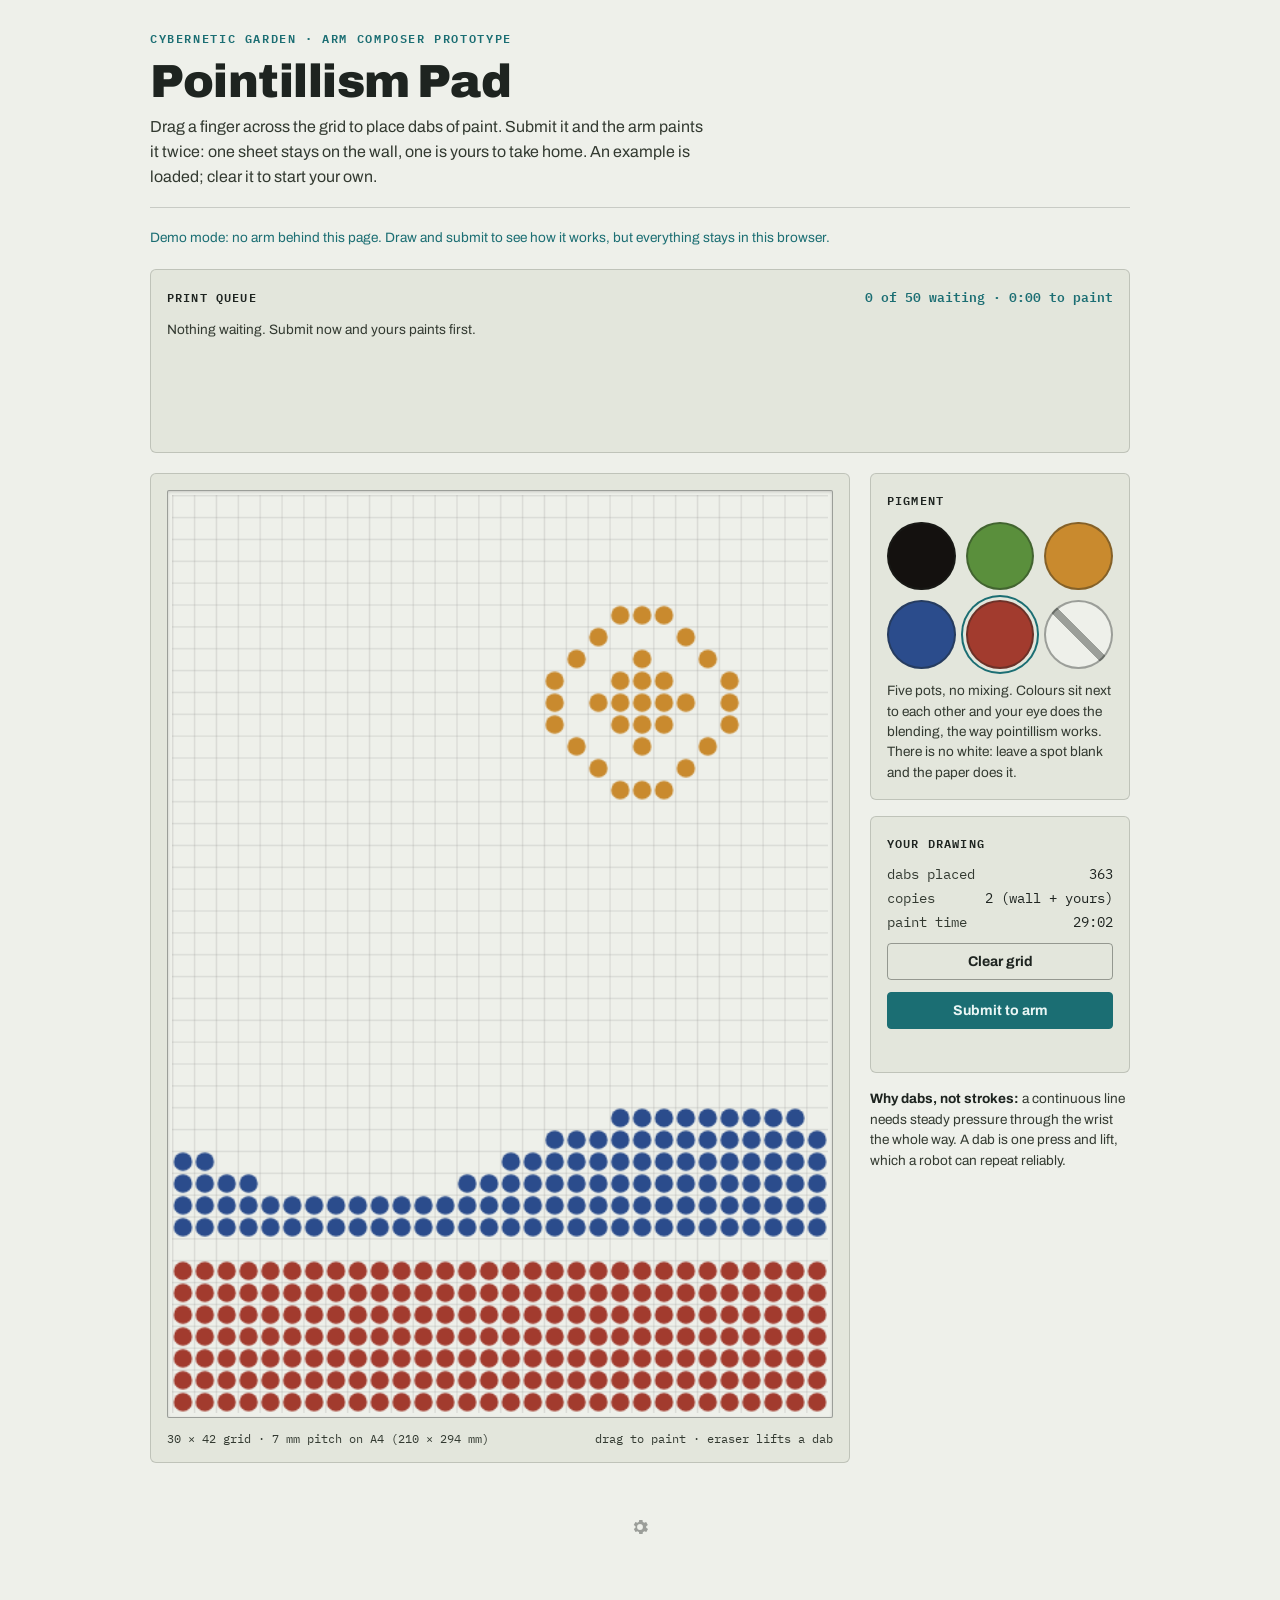
==== docs/index.html @ 35d798bb "Live display page, green in place of white, password on setup Adds display.html, a bird's eye of the" ====
<!DOCTYPE html>
<html lang="en">
<head>
<meta charset="utf-8">
<meta name="viewport" content="width=device-width, initial-scale=1">
<title>Pointillism Pad</title>
<link rel="preconnect" href="https://fonts.googleapis.com">
<link rel="preconnect" href="https://fonts.gstatic.com" crossorigin>
<link href="https://fonts.googleapis.com/css2?family=Archivo:wght@500;600;700;900&family=IBM+Plex+Mono:wght@400;500;600&display=swap" rel="stylesheet">
<style>
  :root {
    --paper: #eef0ea;
    --paper-panel: #e3e6dc;
    --paper-panel-2: #d9ddd0;
    --thumb-paper: #f4f2ea;
    --ink: #1e2420;
    --ink-dim: #333a31;
    --accent: #1b6e73;
    --accent-contrast: #eaf6f5;
    --error: #b3261e;
    --line: rgba(30, 36, 32, 0.18);
    --line-strong: rgba(30, 36, 32, 0.40);
    --shadow: rgba(20, 24, 21, 0.18);
  }

  @media (prefers-color-scheme: dark) {
    :root:not([data-theme="light"]) {
      --paper: #171a17;
      --paper-panel: #20241f;
      --paper-panel-2: #2a3029;
      --ink: #f2f4ec;
      --ink-dim: #d3dbd1;
      --accent: #4fd1d9;
      --accent-contrast: #0b2c2e;
      --error: #ff8a80;
      --line: rgba(242, 244, 236, 0.18);
      --line-strong: rgba(242, 244, 236, 0.42);
      --shadow: rgba(0, 0, 0, 0.55);
    }
  }

  :root[data-theme="dark"] {
    --paper: #171a17;
    --paper-panel: #20241f;
    --paper-panel-2: #2a3029;
    --ink: #f2f4ec;
    --ink-dim: #d3dbd1;
    --accent: #4fd1d9;
    --accent-contrast: #0b2c2e;
    --error: #ff8a80;
    --line: rgba(242, 244, 236, 0.18);
    --line-strong: rgba(242, 244, 236, 0.42);
    --shadow: rgba(0, 0, 0, 0.55);
  }

  * { box-sizing: border-box; }
  html, body { margin: 0; }

  body {
    background: var(--paper);
    color: var(--ink);
    font-family: "Archivo", system-ui, sans-serif;
    padding-inline: 20px;
    padding-block: 28px 60px;
    display: flex;
    justify-content: center;
  }

  .sheet {
    width: 100%;
    max-width: 980px;
    display: flex;
    flex-direction: column;
    gap: 20px;
  }

  header {
    display: flex;
    flex-direction: column;
    gap: 8px;
    border-bottom: 1px solid var(--line);
    padding-bottom: 18px;
  }

  .eyebrow {
    font-family: "IBM Plex Mono", monospace;
    font-size: 0.72rem;
    letter-spacing: 0.14em;
    text-transform: uppercase;
    color: var(--accent);
    font-weight: 600;
  }

  h1 {
    font-size: clamp(1.9rem, 1.5rem + 1.8vw, 2.9rem);
    font-weight: 900;
    letter-spacing: -0.01em;
    text-wrap: balance;
    margin: 0;
  }

  .dek {
    max-width: 62ch;
    color: var(--ink-dim);
    font-size: 1rem;
    line-height: 1.55;
    margin: 0;
  }

  .panel {
    background: var(--paper-panel);
    border: 1px solid var(--line);
    border-radius: 6px;
    padding: 16px;
    display: flex;
    flex-direction: column;
    gap: 12px;
  }

  .panel h2 {
    font-family: "IBM Plex Mono", monospace;
    font-size: 0.72rem;
    letter-spacing: 0.1em;
    text-transform: uppercase;
    color: var(--ink);
    margin: 0;
    font-weight: 600;
  }

  .queue-head {
    display: flex;
    justify-content: space-between;
    align-items: baseline;
    gap: 12px;
  }

  #queue-count {
    font-family: "IBM Plex Mono", monospace;
    font-size: 0.8rem;
    font-weight: 600;
    color: var(--accent);
    font-variant-numeric: tabular-nums;
  }

  .queue {
    display: flex;
    gap: 12px;
    flex-wrap: wrap;
    align-items: flex-start;
    min-height: 116px;
  }

  figure.qthumb {
    margin: 0;
    width: 68px;
    display: flex;
    flex-direction: column;
    gap: 6px;
  }

  figure.qthumb img {
    display: block;
    width: 100%;
    aspect-ratio: 30 / 42;
    background: var(--thumb-paper);
    border: 1px solid var(--line-strong);
    border-radius: 2px;
  }

  figure.qthumb .blank {
    width: 100%;
    aspect-ratio: 30 / 42;
    background: var(--thumb-paper);
    border: 1px dashed var(--line-strong);
    border-radius: 2px;
  }

  figure.qthumb.next img,
  figure.qthumb.next .blank { outline: 2px solid var(--accent); outline-offset: 2px; }

  figure.qthumb figcaption {
    font-family: "IBM Plex Mono", monospace;
    font-size: 0.72rem;
    color: var(--ink);
    text-align: center;
    font-variant-numeric: tabular-nums;
  }

  figure.qthumb.next figcaption { color: var(--accent); font-weight: 600; }

  .qmore {
    width: 68px;
    aspect-ratio: 30 / 42;
    border: 1.5px dashed var(--line-strong);
    border-radius: 2px;
    display: flex;
    align-items: center;
    justify-content: center;
    font-family: "IBM Plex Mono", monospace;
    font-weight: 600;
    font-size: 1.25rem;
    color: var(--ink);
    font-variant-numeric: tabular-nums;
  }

  main {
    display: grid;
    grid-template-columns: minmax(0, 1fr) 260px;
    gap: 20px;
    align-items: start;
  }

  @media (max-width: 720px) {
    main { grid-template-columns: 1fr; }
  }

  .canvas-frame {
    background: var(--paper);
    border: 1px solid var(--line-strong);
    border-radius: 2px;
    box-shadow: inset 0 1px 3px var(--shadow);
    padding: 4px;
  }

  #dab-canvas {
    display: block;
    width: 100%;
    height: auto;
    aspect-ratio: 30 / 42;
    touch-action: none;
    cursor: crosshair;
  }

  .canvas-caption {
    font-family: "IBM Plex Mono", monospace;
    font-size: 0.78rem;
    color: var(--ink-dim);
    display: flex;
    justify-content: space-between;
    gap: 12px;
    flex-wrap: wrap;
  }

  .sidebar {
    display: flex;
    flex-direction: column;
    gap: 16px;
  }

  .palette {
    display: grid;
    grid-template-columns: repeat(3, 1fr);
    gap: 10px;
  }

  .pigment {
    aspect-ratio: 1;
    border-radius: 50%;
    border: 2px solid var(--line-strong);
    cursor: pointer;
    padding: 0;
    transition: transform 0.12s ease, box-shadow 0.12s ease;
  }

  .pigment[aria-checked="true"] {
    box-shadow: 0 0 0 3px var(--paper-panel), 0 0 0 5px var(--accent);
  }

  .pigment:hover { transform: scale(1.06); }
  .pigment:focus-visible { outline: 2px solid var(--accent); outline-offset: 3px; }

  .pigment.eraser {
    background:
      linear-gradient(45deg, transparent 46%, var(--line-strong) 46%, var(--line-strong) 54%, transparent 54%),
      var(--paper);
  }

  .readout {
    font-family: "IBM Plex Mono", monospace;
    font-size: 0.85rem;
    display: flex;
    flex-direction: column;
    gap: 6px;
    font-variant-numeric: tabular-nums;
  }

  .readout-row {
    display: flex;
    justify-content: space-between;
    gap: 10px;
  }

  .readout-row span:first-child { color: var(--ink-dim); }

  button.action {
    font-family: "Archivo", sans-serif;
    font-weight: 700;
    font-size: 0.88rem;
    border-radius: 4px;
    padding: 10px 14px;
    border: 1px solid var(--line-strong);
    background: transparent;
    color: var(--ink);
    cursor: pointer;
    transition: background 0.12s ease;
  }

  button.action:hover { background: var(--paper-panel-2); }
  button.action:focus-visible { outline: 2px solid var(--accent); outline-offset: 2px; }
  button.action:disabled { cursor: progress; opacity: 0.7; }

  button.primary {
    background: var(--accent);
    color: var(--accent-contrast);
    border-color: var(--accent);
  }

  button.primary:hover { background: var(--accent); filter: brightness(1.06); }

  #submit-status {
    font-family: "IBM Plex Mono", monospace;
    font-size: 0.8rem;
    line-height: 1.45;
    min-height: 1.2em;
    color: var(--accent);
    margin: 0;
  }

  #submit-status.error { color: var(--error); }

  .note {
    font-size: 0.85rem;
    line-height: 1.5;
    color: var(--ink-dim);
    margin: 0;
  }

  .note strong { color: var(--ink); }

  .qtime {
    font-family: "IBM Plex Mono", monospace;
    font-size: 0.72rem;
    color: var(--accent);
    text-align: center;
    font-variant-numeric: tabular-nums;
  }

  .gear {
    display: flex;
    justify-content: center;
    margin: 28px 0 0;
  }

  .gear a {
    color: var(--line-strong);
    display: inline-flex;
    padding: 6px;
    border-radius: 50%;
  }

  .gear a:hover { color: var(--accent); }
  .gear a:focus-visible { outline: 2px solid var(--accent); outline-offset: 2px; }

  @media (prefers-reduced-motion: reduce) {
    .pigment { transition: none; }
    .pigment:hover { transform: none; }
  }
</style>
</head>
<body>
<div class="sheet">
  <header>
    <span class="eyebrow">Cybernetic Garden · arm composer prototype</span>
    <h1>Pointillism Pad</h1>
    <p class="dek">
      Drag a finger across the grid to place dabs of paint. Submit it and the arm
      paints it twice: one sheet stays on the wall, one is yours to take home. An
      example is loaded; clear it to start your own.
    </p>
  </header>

  <p class="note" id="demo-note" hidden style="color:var(--accent)">
    Demo mode: no arm behind this page. Draw and submit to see how it works, but
    everything stays in this browser.
  </p>

  <section class="panel" aria-labelledby="queue-title">
    <div class="queue-head">
      <h2 id="queue-title">Print queue</h2>
      <span id="queue-count">checking</span>
    </div>
    <div class="queue" id="queue" aria-live="polite"></div>
  </section>

  <main>
    <div class="panel">
      <div class="canvas-frame">
        <canvas id="dab-canvas" width="480" height="672" role="img"
                aria-label="Pointillism composition grid, 30 by 42 dabs"></canvas>
      </div>
      <div class="canvas-caption">
        <span>30 × 42 grid · 7 mm pitch on A4 (210 × 294 mm)</span>
        <span>drag to paint · eraser lifts a dab</span>
      </div>
    </div>

    <div class="sidebar">
      <div class="panel">
        <h2>Pigment</h2>
        <div class="palette" role="radiogroup" aria-label="Pigment palette">
          <button class="pigment" id="pigment-carbon" style="background:#14110f" type="button"
                  role="radio" aria-checked="false" aria-label="Carbon black" data-pigment="carbon"></button>
          <button class="pigment" id="pigment-green" style="background:#5a8f3c" type="button"
                  role="radio" aria-checked="false" aria-label="Sap green" data-pigment="green"></button>
          <button class="pigment" id="pigment-ochre" style="background:#c98a2e" type="button"
                  role="radio" aria-checked="false" aria-label="Ochre" data-pigment="ochre"></button>
          <button class="pigment" id="pigment-ultramarine" style="background:#2b4c8c" type="button"
                  role="radio" aria-checked="false" aria-label="Ultramarine" data-pigment="ultramarine"></button>
          <button class="pigment" id="pigment-venetian" style="background:#a23b2e" type="button"
                  role="radio" aria-checked="true" aria-label="Venetian red" data-pigment="venetian"></button>
          <button class="pigment eraser" id="pigment-eraser" type="button"
                  role="radio" aria-checked="false" aria-label="Eraser, lifts a dab"></button>
        </div>
        <p class="note">Five pots, no mixing. Colours sit next to each other and your
          eye does the blending, the way pointillism works. There is no white: leave a
          spot blank and the paper does it.</p>
      </div>

      <div class="panel">
        <h2>Your drawing</h2>
        <div class="readout">
          <div class="readout-row"><span>dabs placed</span><span id="dab-count">0</span></div>
          <div class="readout-row"><span>copies</span><span>2 (wall + yours)</span></div>
          <div class="readout-row"><span>paint time</span><span id="dab-time">0:00</span></div>
        </div>
        <button class="action" id="clear-btn" type="button">Clear grid</button>
        <button class="action primary" id="submit-btn" type="button">Submit to arm</button>
        <p id="submit-status" role="status"></p>
      </div>

      <p class="note">
        <strong>Why dabs, not strokes:</strong> a continuous line needs steady
        pressure through the wrist the whole way. A dab is one press and lift, which
        a robot can repeat reliably.
      </p>
    </div>
  </main>

  <p class="gear">
    <a href="setup.html" title="Studio setup" aria-label="Studio setup">
      <svg viewBox="0 0 24 24" width="20" height="20" fill="currentColor" aria-hidden="true"><path d="M19.4 13a7.8 7.8 0 0 0 0-2l2-1.5-2-3.5-2.4 1a7.6 7.6 0 0 0-1.7-1L15 3.5h-4l-.4 2.5a7.6 7.6 0 0 0-1.7 1l-2.4-1-2 3.5L6.6 11a7.8 7.8 0 0 0 0 2l-2 1.5 2 3.5 2.4-1c.5.4 1.1.7 1.7 1l.4 2.5h4l.4-2.5c.6-.3 1.2-.6 1.7-1l2.4 1 2-3.5zM12 15.5A3.5 3.5 0 1 1 15.5 12 3.5 3.5 0 0 1 12 15.5z"/></svg>
    </a>
  </p>
</div>

<script>
(function () {
  "use strict";

  var COLS = 30, ROWS = 42, SHOW = 5, SECONDS_PER_DAB = 2.4, COPIES = 2, QUEUE_CAP = 50;
  var API = "/api/jobs";
  var canvas = document.getElementById("dab-canvas");
  var ctx = canvas.getContext("2d");
  var cellPx = canvas.width / COLS;

  var PIGMENTS = {
    carbon: "#14110f",
    green: "#5a8f3c",
    ochre: "#c98a2e",
    ultramarine: "#2b4c8c",
    venetian: "#a23b2e"
  };

  var grid = [];
  for (var r = 0; r < ROWS; r++) grid.push(new Array(COLS).fill(null));

  var selected = "venetian";
  var painting = false;
  var lastCell = null;
  var DEMO = false;          // set when there is no pad_server behind this page
  var demoJobs = [];
  var demoNext = 1;

  function seedExample() {
    var sun = { cx: 21, cy: 9, r: 4 };
    for (var a = 0; a < 360; a += 18) {
      var rad = (a * Math.PI) / 180;
      var c = Math.round(sun.cx + Math.cos(rad) * sun.r);
      var ro = Math.round(sun.cy + Math.sin(rad) * sun.r);
      if (ro >= 0 && ro < ROWS && c >= 0 && c < COLS) grid[ro][c] = "ochre";
    }
    for (var c2 = sun.cx - 2; c2 <= sun.cx + 2; c2++) {
      for (var r2 = sun.cy - 2; r2 <= sun.cy + 2; r2++) {
        if (Math.hypot(c2 - sun.cx, r2 - sun.cy) <= 2) grid[r2][c2] = "ochre";
      }
    }
    for (var x = 0; x < COLS; x++) {
      var hillY = Math.round(30 + Math.sin(x / 5) * 2.4);
      for (var y = hillY; y < 34; y++) grid[y][x] = "ultramarine";
    }
    for (var x2 = 0; x2 < COLS; x2++) {
      for (var y2 = 35; y2 < ROWS; y2++) grid[y2][x2] = "venetian";
    }
  }

  function drawDabs(target, size, paper, gridLines) {
    var g = target.getContext("2d");
    g.fillStyle = paper;
    g.fillRect(0, 0, target.width, target.height);
    if (gridLines) {
      g.strokeStyle = "rgba(128,128,128,0.18)";
      g.lineWidth = 1;
      for (var c = 0; c <= COLS; c++) {
        g.beginPath(); g.moveTo(c * size + 0.5, 0); g.lineTo(c * size + 0.5, target.height); g.stroke();
      }
      for (var r = 0; r <= ROWS; r++) {
        g.beginPath(); g.moveTo(0, r * size + 0.5); g.lineTo(target.width, r * size + 0.5); g.stroke();
      }
    }
    for (var ri = 0; ri < ROWS; ri++) {
      for (var ci = 0; ci < COLS; ci++) {
        var p = grid[ri][ci];
        if (!p) continue;
        g.beginPath();
        g.fillStyle = PIGMENTS[p];
        g.arc(ci * size + size / 2, ri * size + size / 2, size * 0.42, 0, Math.PI * 2);
        g.fill();
      }
    }
  }

  function draw() {
    var bg = getComputedStyle(document.documentElement).getPropertyValue("--paper").trim();
    drawDabs(canvas, cellPx, bg || "#eef0ea", true);
  }

  function thumbDataURL() {
    var t = document.createElement("canvas");
    t.width = COLS * 4;
    t.height = ROWS * 4;
    drawDabs(t, 4, "#f4f2ea", false);
    return t.toDataURL("image/png");
  }

  function collectDabs() {
    var dabs = [];
    for (var r = 0; r < ROWS; r++) {
      for (var c = 0; c < COLS; c++) {
        if (grid[r][c]) dabs.push({ col: c, row: r, pigment: grid[r][c] });
      }
    }
    return dabs;
  }

  function cellFromEvent(evt) {
    var rect = canvas.getBoundingClientRect();
    var c = Math.floor(((evt.clientX - rect.left) / rect.width) * COLS);
    var r = Math.floor(((evt.clientY - rect.top) / rect.height) * ROWS);
    if (c < 0 || c >= COLS || r < 0 || r >= ROWS) return null;
    return { c: c, r: r };
  }

  function paintCell(cell) {
    if (!cell) return;
    var key = cell.r + "," + cell.c;
    if (lastCell === key) return;
    lastCell = key;
    grid[cell.r][cell.c] = selected === "eraser" ? null : selected;
    draw();
    updateReadout();
  }

  canvas.addEventListener("pointerdown", function (evt) {
    painting = true;
    lastCell = null;
    canvas.setPointerCapture(evt.pointerId);
    paintCell(cellFromEvent(evt));
  });
  canvas.addEventListener("pointermove", function (evt) {
    if (painting) paintCell(cellFromEvent(evt));
  });
  ["pointerup", "pointercancel", "pointerleave"].forEach(function (name) {
    canvas.addEventListener(name, function () { painting = false; lastCell = null; });
  });

  var paletteButtons = document.querySelectorAll(".pigment");
  paletteButtons.forEach(function (btn) {
    btn.addEventListener("click", function () {
      paletteButtons.forEach(function (b) { b.setAttribute("aria-checked", "false"); });
      btn.setAttribute("aria-checked", "true");
      selected = btn.dataset.pigment || "eraser";
    });
  });

  function updateReadout() {
    var count = collectDabs().length;
    document.getElementById("dab-count").textContent = String(count);
    var secs = Math.round(count * COPIES * SECONDS_PER_DAB);
    var mm = Math.floor(secs / 60), ss = secs % 60;
    document.getElementById("dab-time").textContent = mm + ":" + String(ss).padStart(2, "0");
  }

  function clearGrid() {
    for (var r = 0; r < ROWS; r++) grid[r].fill(null);
    draw();
    updateReadout();
  }

  var statusEl = document.getElementById("submit-status");
  function setStatus(msg, isError) {
    statusEl.textContent = msg;
    statusEl.classList.toggle("error", !!isError);
  }

  function jobSeconds(job) {
    return (job.dab_count || 0) * COPIES * SECONDS_PER_DAB;
  }

  function fmtTime(secs) {
    secs = Math.round(secs);
    if (secs >= 3600) {
      return Math.floor(secs / 3600) + "h " + Math.round((secs % 3600) / 60) + "m";
    }
    return Math.floor(secs / 60) + ":" + String(secs % 60).padStart(2, "0");
  }

  function renderQueue(data) {
    var box = document.getElementById("queue");
    var jobs = data.jobs || [];
    var total = typeof data.total === "number" ? data.total : jobs.length;
    var queueSecs = jobs.reduce(function (sum, j) { return sum + jobSeconds(j); }, 0);
    document.getElementById("queue-count").textContent =
      total + " of " + QUEUE_CAP + " waiting · " + fmtTime(queueSecs) + " to paint";
    box.textContent = "";
    if (!total) {
      var p = document.createElement("p");
      p.className = "note";
      p.textContent = "Nothing waiting. Submit now and yours paints first.";
      box.appendChild(p);
      return;
    }
    jobs.slice(0, SHOW).forEach(function (j, i) {
      var fig = document.createElement("figure");
      fig.className = "qthumb" + (i === 0 ? " next" : "");
      var img;
      if (typeof j.thumb === "string" && j.thumb.indexOf("data:image/png;base64,") === 0) {
        img = document.createElement("img");
        img.src = j.thumb;
        img.alt = "Queued drawing " + j.id;
      } else {
        img = document.createElement("div");
        img.className = "blank";
        img.setAttribute("role", "img");
        img.setAttribute("aria-label", "Queued drawing " + j.id + ", no preview");
      }
      var cap = document.createElement("figcaption");
      cap.textContent = (i === 0 ? "next #" : "#") + j.id;
      var dur = document.createElement("div");
      dur.className = "qtime";
      dur.textContent = fmtTime(jobSeconds(j));
      fig.appendChild(img);
      fig.appendChild(cap);
      fig.appendChild(dur);
      box.appendChild(fig);
    });
    if (total > SHOW) {
      var more = document.createElement("div");
      more.className = "qmore";
      more.title = (total - SHOW) + " more waiting";
      more.textContent = (total - SHOW) + "+";
      box.appendChild(more);
    }
  }

  function demoData() {
    return { jobs: demoJobs, total: demoJobs.length };
  }

  function enterDemo() {
    if (DEMO) return;
    DEMO = true;
    document.getElementById("demo-note").hidden = false;
  }

  function loadQueue() {
    if (DEMO) { renderQueue(demoData()); return; }
    fetch(API, { cache: "no-store" })
      .then(function (r) { if (!r.ok) throw new Error("HTTP " + r.status); return r.json(); })
      .then(renderQueue)
      .catch(function () { enterDemo(); renderQueue(demoData()); });
  }

  document.getElementById("clear-btn").addEventListener("click", function () {
    clearGrid();
    setStatus("");
  });

  var submitBtn = document.getElementById("submit-btn");
  submitBtn.addEventListener("click", function () {
    var dabs = collectDabs();
    if (!dabs.length) { setStatus("Place at least one dab first.", true); return; }
    if (DEMO) {
      var demo = { id: demoNext++, dab_count: dabs.length, thumb: thumbDataURL(),
                   submitted_at: Date.now() / 1000 };
      demoJobs.push(demo);
      setStatus("Demo only: queued as #" + demo.id + " in this browser. Nothing was sent anywhere.");
      clearGrid();
      renderQueue(demoData());
      return;
    }
    submitBtn.disabled = true;
    setStatus("Sending to the queue...");
    fetch(API, {
      method: "POST",
      headers: { "Content-Type": "application/json" },
      body: JSON.stringify({ dabs: dabs, thumb: thumbDataURL() })
    })
      .then(function (r) {
        return r.json().then(function (b) {
          if (!r.ok) throw new Error(b.error || "HTTP " + r.status);
          return b;
        });
      })
      .then(function (b) {
        setStatus("Queued as #" + b.id + ", number " + b.position + " in line. Two copies: one for the wall, one for you.");
        clearGrid();
        loadQueue();
      })
      .catch(function (e) { setStatus("Could not queue it: " + e.message + ".", true); })
      .then(function () { submitBtn.disabled = false; });
  });

  seedExample();
  draw();
  updateReadout();
  loadQueue();
  setInterval(function () { if (!document.hidden) loadQueue(); }, 4000);
})();
</script>
</body>
</html>
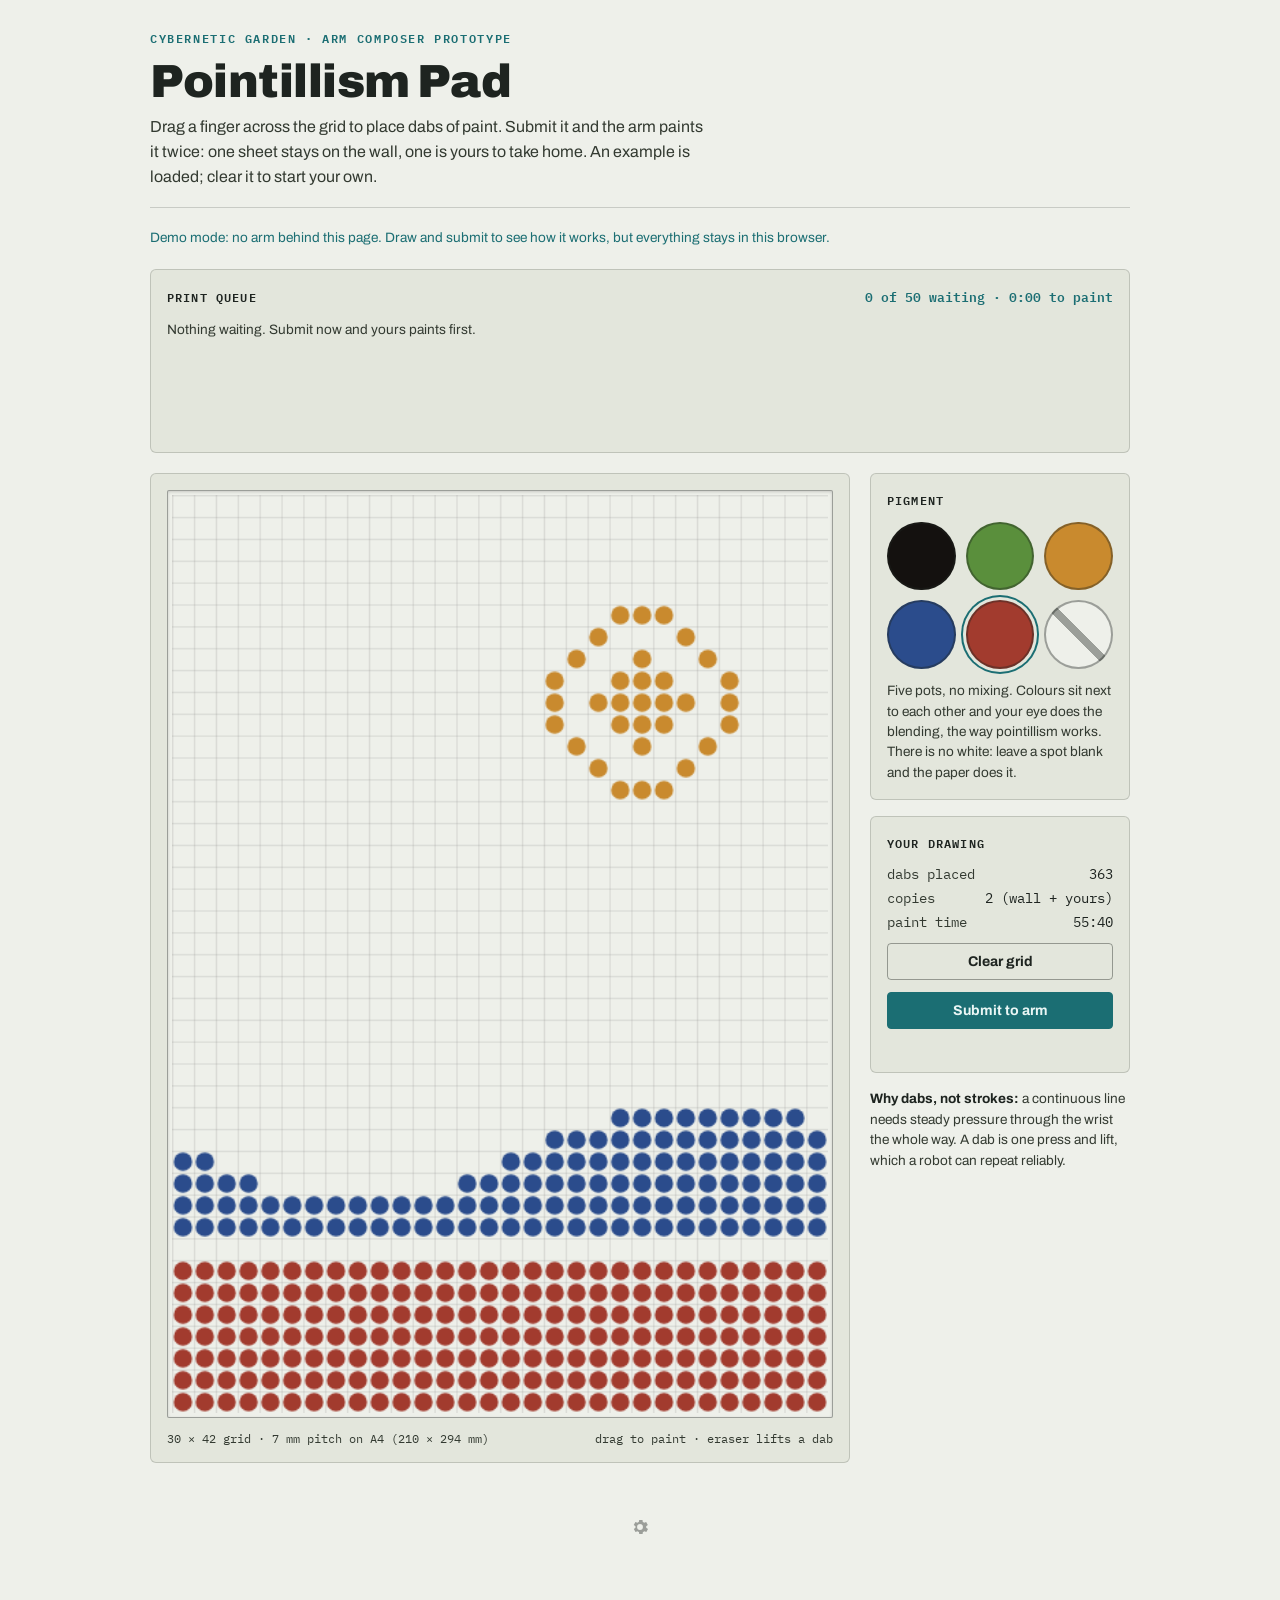
==== commit b695e5b2: "Batch the two copies, 110 mm/s, and click to start every job Crossing the 420 mm between sheets for " ====
--- a/docs/index.html
+++ b/docs/index.html
@@ -457,7 +457,9 @@
 (function () {
   "use strict";
 
-  var COLS = 30, ROWS = 42, SHOW = 5, SECONDS_PER_DAB = 2.4, COPIES = 2, QUEUE_CAP = 50;
+  // 4.6 s per dab per copy is measured off the arm at 110 mm/s with dabs
+  // batched 15 to a sheet, not a guess: 363 dabs came out at 55 minutes.
+  var COLS = 30, ROWS = 42, SHOW = 5, SECONDS_PER_DAB = 4.6, COPIES = 2, QUEUE_CAP = 50;
   var API = "/api/jobs";
   var canvas = document.getElementById("dab-canvas");
   var ctx = canvas.getContext("2d");
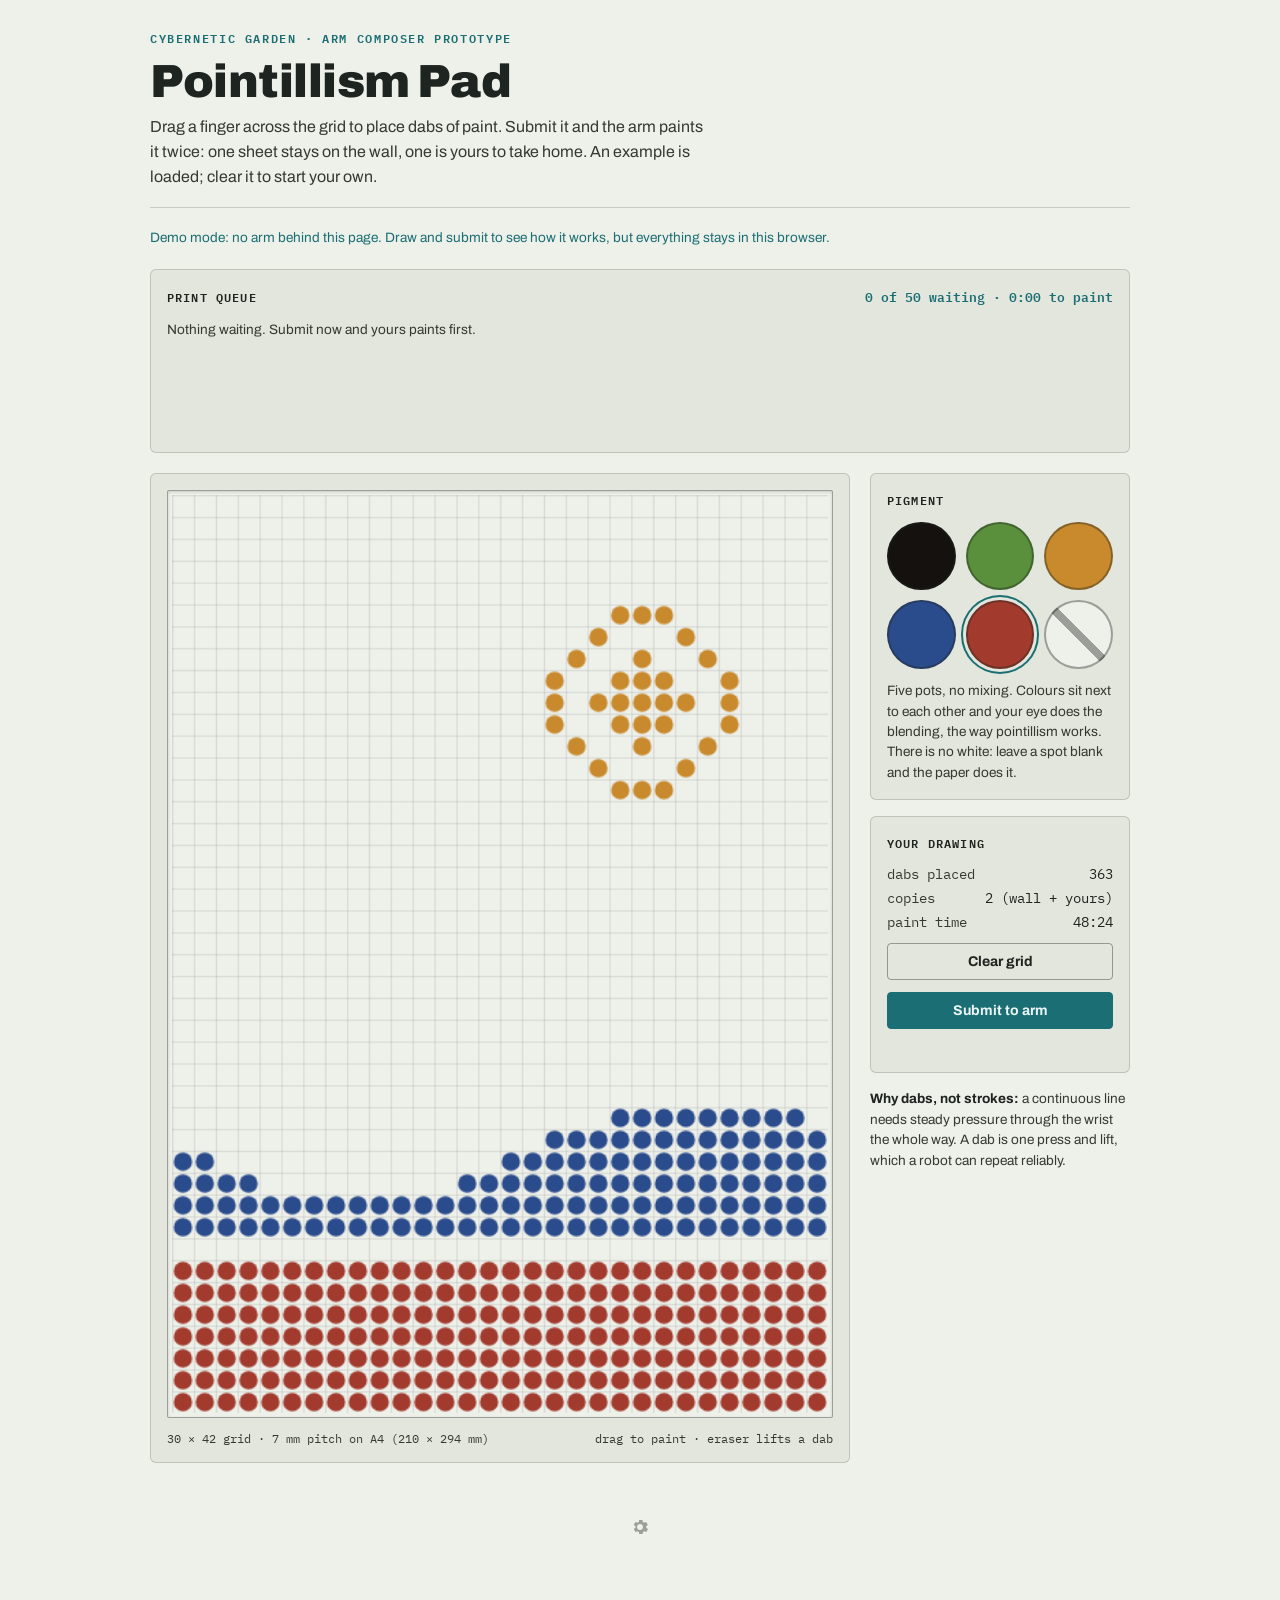
==== commit af90d57c: "Paint every dab, 150 mm/s, and three bugs the first real run found Every dab is the default now; the" ====
--- a/docs/index.html
+++ b/docs/index.html
@@ -457,9 +457,9 @@
 (function () {
   "use strict";
 
-  // 4.6 s per dab per copy is measured off the arm at 110 mm/s with dabs
-  // batched 15 to a sheet, not a guess: 363 dabs came out at 55 minutes.
-  var COLS = 30, ROWS = 42, SHOW = 5, SECONDS_PER_DAB = 4.6, COPIES = 2, QUEUE_CAP = 50;
+  // 4.0 s per dab per copy is measured off the arm at 150 mm/s with dabs
+  // batched 15 to a sheet, not a guess: 363 dabs comes out at 48 minutes.
+  var COLS = 30, ROWS = 42, SHOW = 5, SECONDS_PER_DAB = 4.0, COPIES = 2, QUEUE_CAP = 50;
   var API = "/api/jobs";
   var canvas = document.getElementById("dab-canvas");
   var ctx = canvas.getContext("2d");
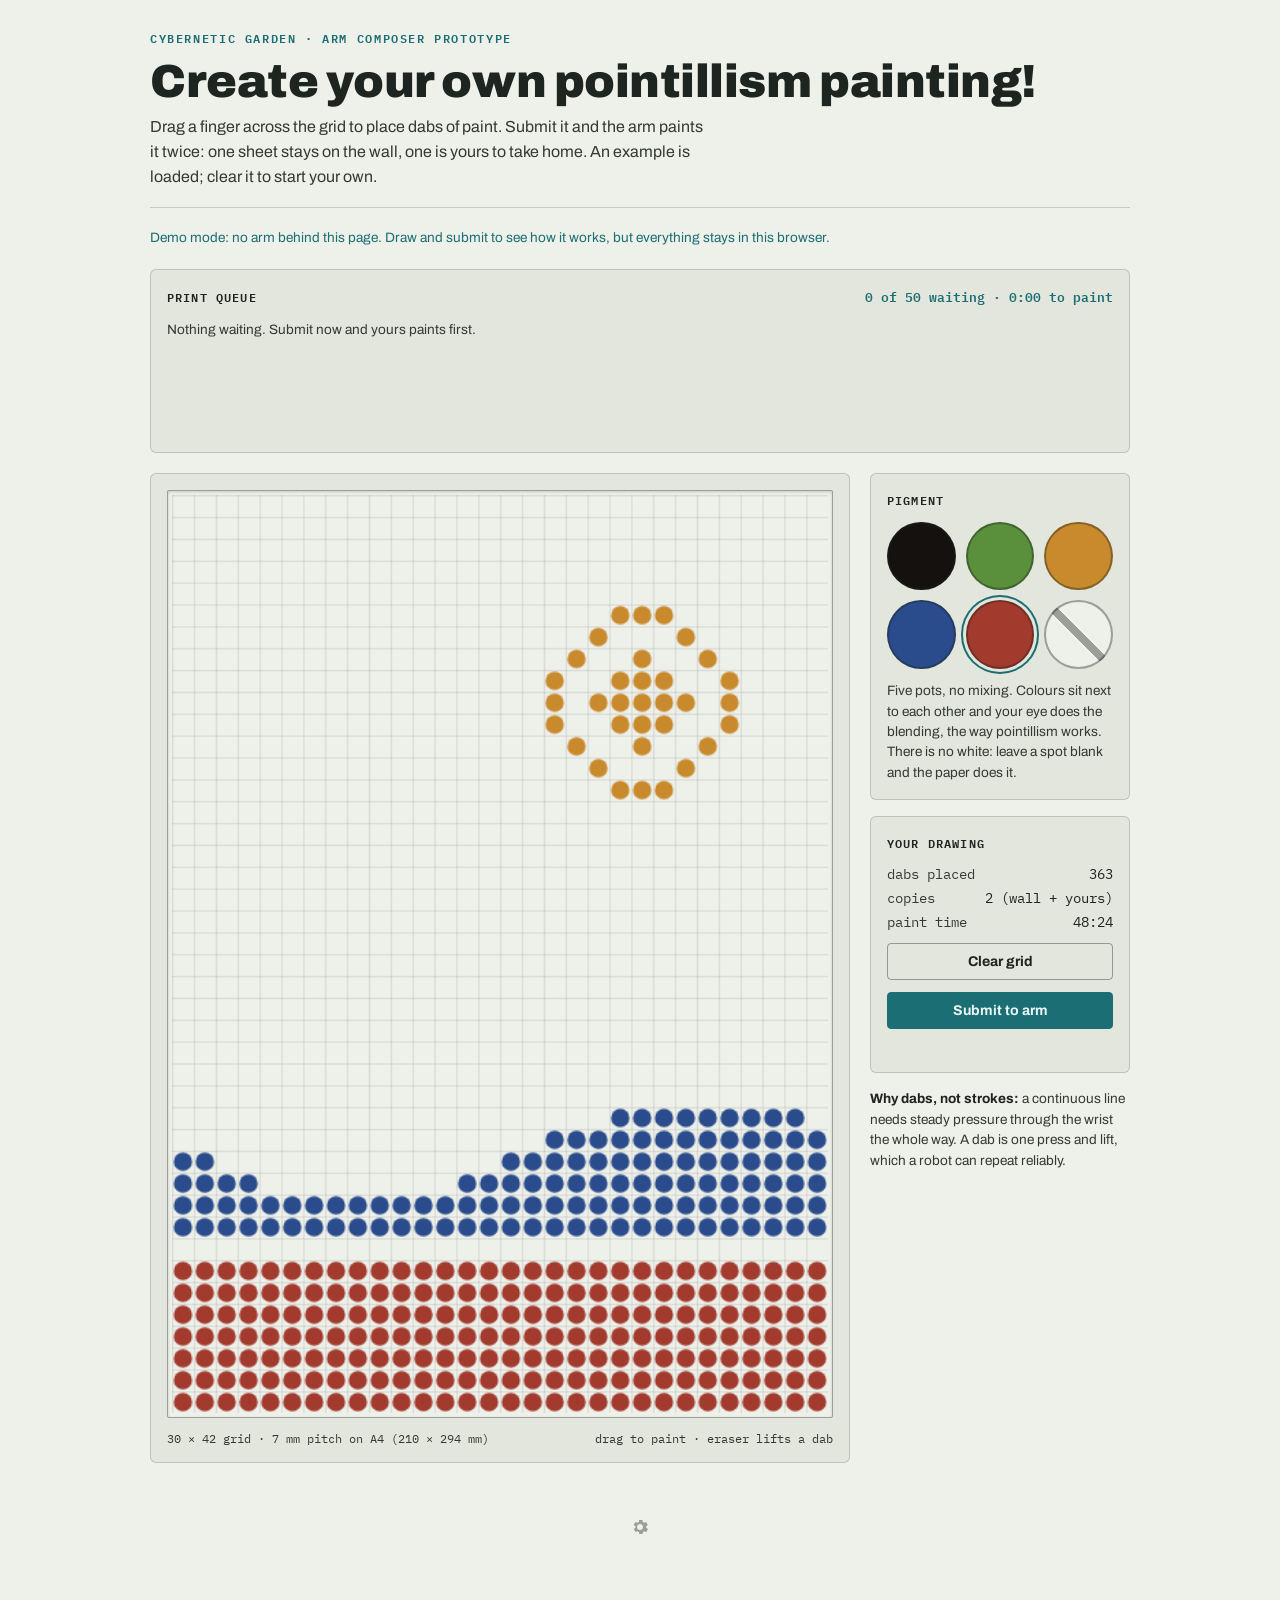
==== commit 7be1be7e: "Ask for a painting on the pad, rather than naming the machine "Pointillism Pad" told a visitor what " ====
--- a/docs/index.html
+++ b/docs/index.html
@@ -371,7 +371,7 @@
 <div class="sheet">
   <header>
     <span class="eyebrow">Cybernetic Garden · arm composer prototype</span>
-    <h1>Pointillism Pad</h1>
+    <h1>Create your own pointillism painting!</h1>
     <p class="dek">
       Drag a finger across the grid to place dabs of paint. Submit it and the arm
       paints it twice: one sheet stays on the wall, one is yours to take home. An
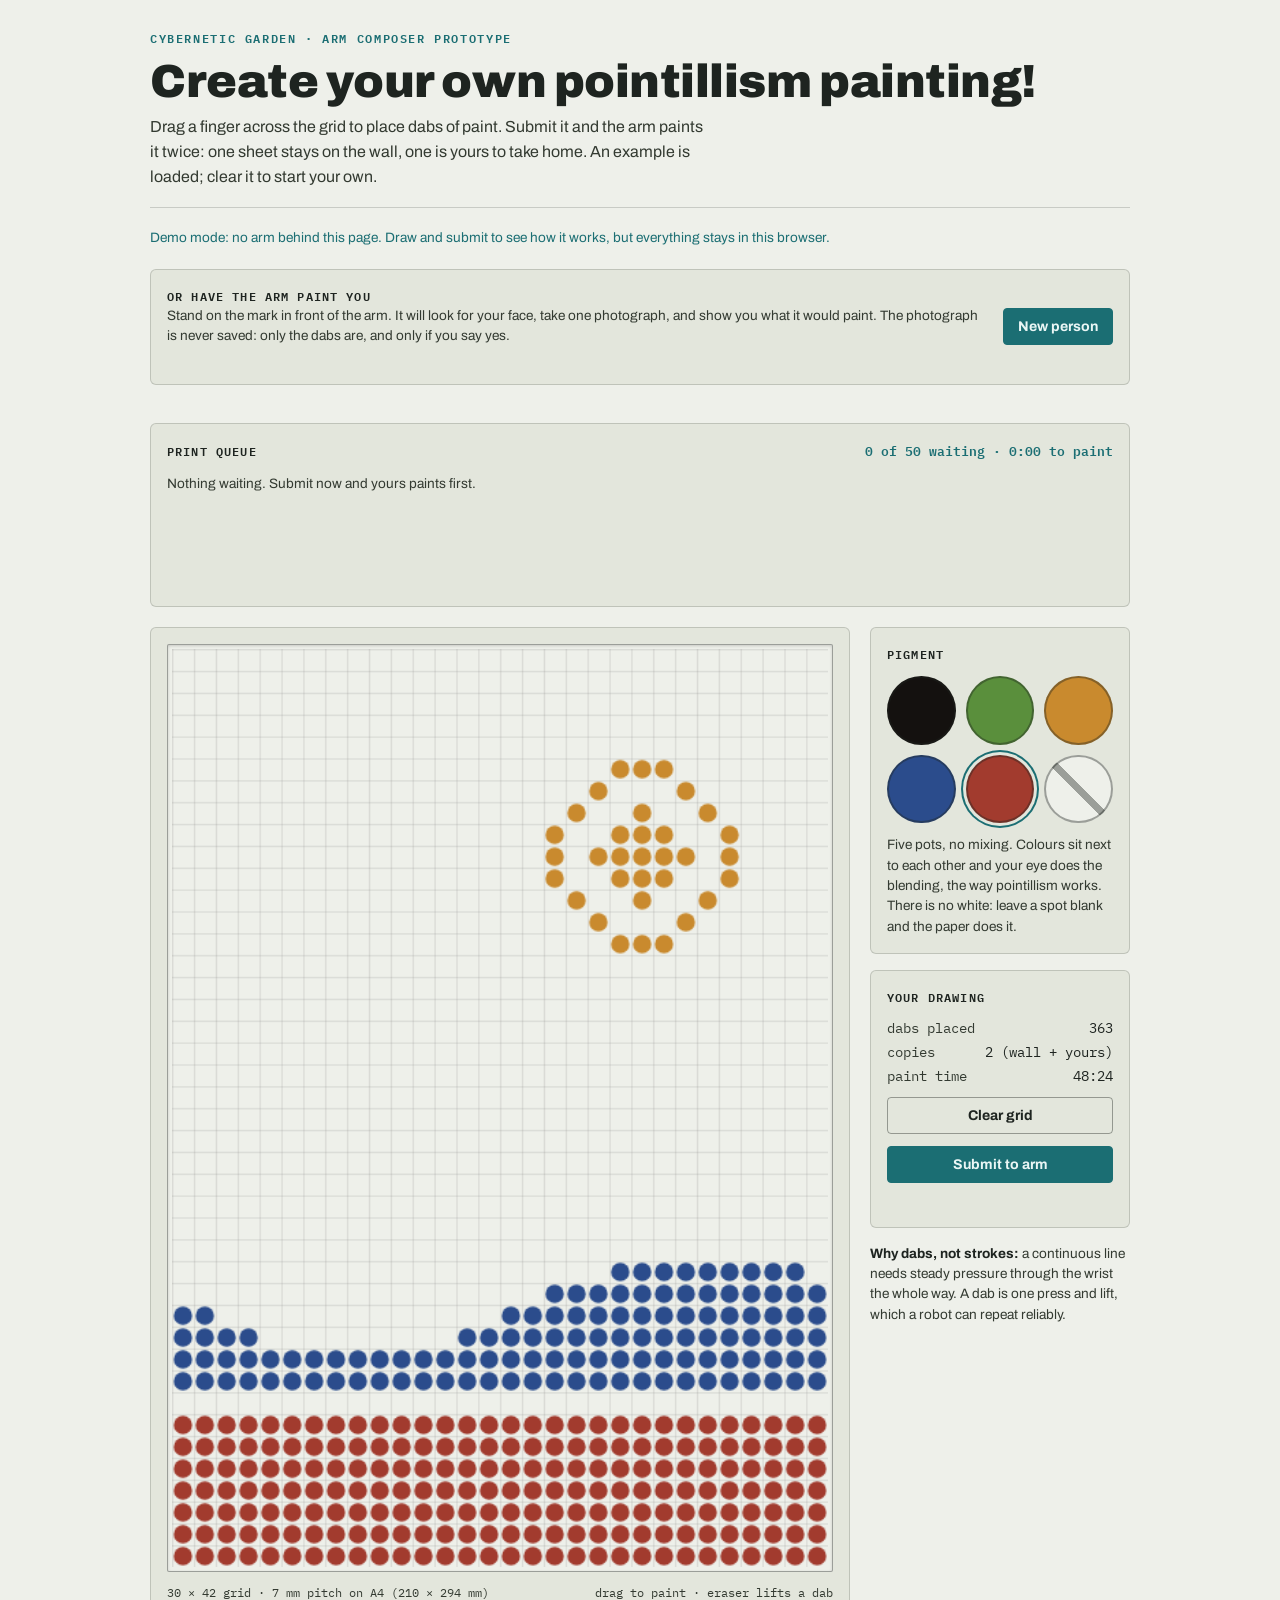
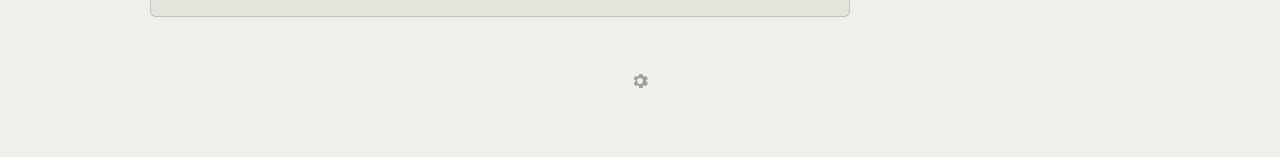
==== commit 1dafef53: "Put New person on the pad, and the render in front of the visitor Two clicks and nothing else: ask, " ====
--- a/docs/index.html
+++ b/docs/index.html
@@ -337,10 +337,104 @@
 
   .note strong { color: var(--ink); }
 
+  /* The New person flow: one button here, and a full screen answer when the
+     arm has a render to show. */
+  /* .panel is a column, and this one is a row. Saying so explicitly matters:
+     without it flex-basis lands on the wrong axis and the button drifts to the
+     bottom of a 340px tall panel. */
+  .portrait-panel {
+    flex-direction: row;
+    flex-wrap: wrap;
+    align-items: center;
+    gap: 12px 18px;
+    margin-bottom: 18px;
+  }
+
+  .portrait-panel .grow { flex: 1 1 260px; }
+
+  #portrait-status {
+    font-family: "IBM Plex Mono", monospace;
+    font-size: 0.8rem;
+    color: var(--accent);
+    margin: 6px 0 0;
+    min-height: 1.2em;
+  }
+
+  #portrait-status.error { color: var(--error); }
+
+  .overlay {
+    position: fixed;
+    inset: 0;
+    z-index: 20;
+    display: flex;
+    align-items: center;
+    justify-content: center;
+    padding: 20px;
+    background: rgba(12, 14, 12, 0.82);
+  }
+
+  .overlay[hidden] { display: none; }
+
+  .overlay-card {
+    background: var(--paper-panel);
+    border: 1px solid var(--line-strong);
+    box-shadow: 0 18px 50px var(--shadow);
+    padding: 22px;
+    max-width: 460px;
+    width: 100%;
+    text-align: center;
+  }
+
+  .overlay-card h2 { margin: 0 0 6px; }
+
+  /* The render is dabs on paper, so it sits on paper rather than on the panel:
+     it is a picture of the sheet, not a piece of the interface. */
+  #portrait-preview {
+    width: 240px;
+    max-width: 70vw;
+    aspect-ratio: 30 / 42;
+    object-fit: contain;
+    background: var(--thumb-paper);
+    border: 1px solid var(--line);
+    margin: 14px auto;
+    display: block;
+  }
+
+  .overlay-buttons {
+    display: flex;
+    flex-wrap: wrap;
+    gap: 10px;
+    justify-content: center;
+  }
+
   .qtime {
     font-family: "IBM Plex Mono", monospace;
     font-size: 0.72rem;
     color: var(--accent);
+    text-align: center;
+    font-variant-numeric: tabular-nums;
+  }
+
+  .qbar {
+    height: 6px;
+    border: 1px solid var(--line-strong);
+    border-radius: 3px;
+    overflow: hidden;
+    background: var(--paper-panel-2);
+    margin-top: 2px;
+  }
+
+  .qbar span {
+    display: block;
+    height: 100%;
+    background: var(--accent);
+    transition: width 0.6s linear;
+  }
+
+  .qpct {
+    font-family: "IBM Plex Mono", monospace;
+    font-size: 0.68rem;
+    color: var(--ink-dim);
     text-align: center;
     font-variant-numeric: tabular-nums;
   }
@@ -383,6 +477,19 @@
     Demo mode: no arm behind this page. Draw and submit to see how it works, but
     everything stays in this browser.
   </p>
+
+  <section class="panel portrait-panel" aria-labelledby="portrait-title">
+    <div class="grow">
+      <h2 id="portrait-title">Or have the arm paint you</h2>
+      <p class="note">
+        Stand on the mark in front of the arm. It will look for your face, take
+        one photograph, and show you what it would paint. The photograph is
+        never saved: only the dabs are, and only if you say yes.
+      </p>
+      <p id="portrait-status" role="status"></p>
+    </div>
+    <button class="action primary" id="portrait-btn" type="button">New person</button>
+  </section>
 
   <section class="panel" aria-labelledby="queue-title">
     <div class="queue-head">
@@ -446,6 +553,23 @@
     </div>
   </main>
 
+  <div class="overlay" id="portrait-overlay" hidden role="dialog" aria-modal="true"
+       aria-labelledby="portrait-overlay-title">
+    <div class="overlay-card">
+      <h2 id="portrait-overlay-title">Is this you?</h2>
+      <p class="note" id="portrait-overlay-note">
+        This is what the arm would paint, twice: one sheet for the wall, one for
+        you. The photograph it worked from has already been thrown away.
+      </p>
+      <img id="portrait-preview" alt="The portrait the arm would paint, as dabs of paint on paper">
+      <div class="overlay-buttons">
+        <button class="action primary" id="portrait-paint" type="button">Paint it</button>
+        <button class="action" id="portrait-again" type="button">Another go</button>
+        <button class="action" id="portrait-bin" type="button">No thanks</button>
+      </div>
+    </div>
+  </div>
+
   <p class="gear">
     <a href="setup.html" title="Studio setup" aria-label="Studio setup">
       <svg viewBox="0 0 24 24" width="20" height="20" fill="currentColor" aria-hidden="true"><path d="M19.4 13a7.8 7.8 0 0 0 0-2l2-1.5-2-3.5-2.4 1a7.6 7.6 0 0 0-1.7-1L15 3.5h-4l-.4 2.5a7.6 7.6 0 0 0-1.7 1l-2.4-1-2 3.5L6.6 11a7.8 7.8 0 0 0 0 2l-2 1.5 2 3.5 2.4-1c.5.4 1.1.7 1.7 1l.4 2.5h4l.4-2.5c.6-.3 1.2-.6 1.7-1l2.4 1 2-3.5zM12 15.5A3.5 3.5 0 1 1 15.5 12 3.5 3.5 0 0 1 12 15.5z"/></svg>
@@ -626,7 +750,7 @@
     return Math.floor(secs / 60) + ":" + String(secs % 60).padStart(2, "0");
   }
 
-  function renderQueue(data) {
+  function renderQueue(data, run) {
     var box = document.getElementById("queue");
     var jobs = data.jobs || [];
     var total = typeof data.total === "number" ? data.total : jobs.length;
@@ -659,10 +783,36 @@
       cap.textContent = (i === 0 ? "next #" : "#") + j.id;
       var dur = document.createElement("div");
       dur.className = "qtime";
-      dur.textContent = fmtTime(jobSeconds(j));
       fig.appendChild(img);
       fig.appendChild(cap);
       fig.appendChild(dur);
+
+      // The arm reports which job it is on, so only mark that one as painting.
+      // Any other job is still waiting, however far along the arm happens to be.
+      var painting = run && run.state === "running" && run.job === j.id
+        && typeof run.total === "number" && run.total > 0;
+      if (painting) {
+        var frac = Math.max(0, Math.min(1, (run.index || 0) / run.total));
+        cap.textContent = "painting #" + j.id;
+        dur.textContent = fmtTime(jobSeconds(j) * (1 - frac)) + " left";
+        var bar = document.createElement("div");
+        bar.className = "qbar";
+        bar.setAttribute("role", "progressbar");
+        bar.setAttribute("aria-valuemin", "0");
+        bar.setAttribute("aria-valuemax", "100");
+        bar.setAttribute("aria-valuenow", String(Math.round(frac * 100)));
+        bar.setAttribute("aria-label", "Painting progress for drawing " + j.id);
+        var fill = document.createElement("span");
+        fill.style.width = (frac * 100).toFixed(1) + "%";
+        bar.appendChild(fill);
+        var pct = document.createElement("div");
+        pct.className = "qpct";
+        pct.textContent = Math.round(frac * 100) + "% · " + (run.index || 0) + " of " + run.total;
+        fig.appendChild(bar);
+        fig.appendChild(pct);
+      } else {
+        dur.textContent = fmtTime(jobSeconds(j));
+      }
       box.appendChild(fig);
     });
     if (total > SHOW) {
@@ -686,11 +836,140 @@
 
   function loadQueue() {
     if (DEMO) { renderQueue(demoData()); return; }
-    fetch(API, { cache: "no-store" })
-      .then(function (r) { if (!r.ok) throw new Error("HTTP " + r.status); return r.json(); })
-      .then(renderQueue)
+    // The run state is a separate endpoint and a nice-to-have, so a failure to
+    // read it must not cost us the queue itself.
+    Promise.all([
+      fetch(API, { cache: "no-store" })
+        .then(function (r) { if (!r.ok) throw new Error("HTTP " + r.status); return r.json(); }),
+      fetch("/api/run", { cache: "no-store" })
+        .then(function (r) { return r.ok ? r.json() : null; })
+        .catch(function () { return null; })
+    ])
+      .then(function (both) { renderQueue(both[0], both[1]); })
       .catch(function () { enterDemo(); renderQueue(demoData()); });
   }
+
+  // ---- the New person flow -------------------------------------------------
+  // The pad only ever asks and answers. Everything between is the arm's, so
+  // this polls for where it has got to rather than driving it.
+
+  var portraitBtn = document.getElementById("portrait-btn");
+  var portraitStatus = document.getElementById("portrait-status");
+  var overlay = document.getElementById("portrait-overlay");
+  var preview = document.getElementById("portrait-preview");
+  var lastCapture = "";
+  // Set while a decision is in flight, so a poll that was already on its way
+  // cannot put the overlay back up after the visitor has answered it.
+  var deciding = false;
+
+  function setPortrait(msg, isError) {
+    portraitStatus.textContent = msg || "";
+    portraitStatus.className = isError ? "error" : "";
+  }
+
+  function showOverlay(thumb) {
+    preview.src = thumb || "";
+    overlay.hidden = false;
+    document.getElementById("portrait-paint").focus();
+  }
+
+  function hideOverlay() {
+    overlay.hidden = true;
+    preview.removeAttribute("src");     // the render goes when the answer does
+  }
+
+  function renderCapture(cap) {
+    var state = cap && cap.state ? cap.state : "idle";
+    if (deciding) return;
+    portraitBtn.disabled = (state === "requested" || state === "capturing"
+                            || state === "proposed");
+    if (state === "proposed") {
+      if (lastCapture !== "proposed") showOverlay(cap.thumb);
+      setPortrait(cap.dab_count + " dabs, about "
+                  + fmtTime(cap.dab_count * SECONDS_PER_DAB * COPIES) + " to paint.");
+    } else {
+      if (lastCapture === "proposed") hideOverlay();
+      if (state === "requested") {
+        setPortrait("Go and stand on the mark. Somebody at the arm clicks to start.");
+      } else if (state === "capturing") {
+        setPortrait("The arm is looking for your face. Hold still.");
+      } else if (state === "failed") {
+        // headshot.py's reasons are log lines, so they arrive lowercase.
+        var why = cap.reason || "it did not work";
+        setPortrait(why.charAt(0).toUpperCase() + why.slice(1)
+                    + ". Try again when you are ready.", true);
+      } else if (lastCapture && lastCapture !== "idle") {
+        setPortrait("");
+      }
+    }
+    lastCapture = state;
+  }
+
+  function loadCapture() {
+    if (DEMO) return;
+    fetch("/api/capture", { cache: "no-store" })
+      .then(function (r) { return r.ok ? r.json() : null; })
+      .then(function (cap) { if (cap) renderCapture(cap); })
+      .catch(function () { /* the queue poll already reports a dead server */ });
+  }
+
+  portraitBtn.addEventListener("click", function () {
+    if (DEMO) {
+      setPortrait("Demo mode: there is no arm and no camera behind this page.", true);
+      return;
+    }
+    portraitBtn.disabled = true;
+    setPortrait("Asking the arm...");
+    fetch("/api/capture/request", { method: "POST",
+                                    headers: { "Content-Type": "application/json" },
+                                    body: "{}" })
+      .then(function (r) {
+        return r.json().then(function (b) {
+          if (r.status === 409) throw new Error(b.error || "somebody is already being painted");
+          if (!r.ok) throw new Error(b.error || "HTTP " + r.status);
+          return b;
+        });
+      })
+      .then(function (cap) { renderCapture(cap); })
+      .catch(function (e) {
+        setPortrait(e.message + ".", true);
+        portraitBtn.disabled = false;
+      });
+  });
+
+  function decide(choice) {
+    deciding = true;
+    hideOverlay();
+    setPortrait(choice === "paint" ? "Sending it to the queue..." : "");
+    fetch("/api/capture/decide", {
+      method: "POST",
+      headers: { "Content-Type": "application/json" },
+      body: JSON.stringify({ decision: choice })
+    })
+      .then(function (r) {
+        return r.json().then(function (b) {
+          if (!r.ok) throw new Error(b.error || "HTTP " + r.status);
+          return b;
+        });
+      })
+      .then(function (b) {
+        lastCapture = b.capture ? b.capture.state : "idle";
+        if (choice === "paint") {
+          setPortrait("Queued as #" + b.id + ", number " + b.position
+                      + " in line. Two copies: one for the wall, one for you.");
+          loadQueue();
+        } else if (choice === "again") {
+          setPortrait("Going round again. Stand on the mark.");
+        }
+        portraitBtn.disabled = (lastCapture !== "idle" && lastCapture !== "failed");
+      })
+      .catch(function (e) { setPortrait("Could not do that: " + e.message + ".", true); })
+      .then(function () { deciding = false; });
+  }
+
+  document.getElementById("portrait-paint").addEventListener("click", function () { decide("paint"); });
+  document.getElementById("portrait-again").addEventListener("click", function () { decide("again"); });
+  document.getElementById("portrait-bin").addEventListener("click", function () { decide("bin"); });
 
   document.getElementById("clear-btn").addEventListener("click", function () {
     clearGrid();
@@ -736,7 +1015,12 @@
   draw();
   updateReadout();
   loadQueue();
-  setInterval(function () { if (!document.hidden) loadQueue(); }, 4000);
+  loadCapture();
+  setInterval(function () {
+    if (document.hidden) return;
+    loadQueue();
+    loadCapture();
+  }, 4000);
 })();
 </script>
 </body>
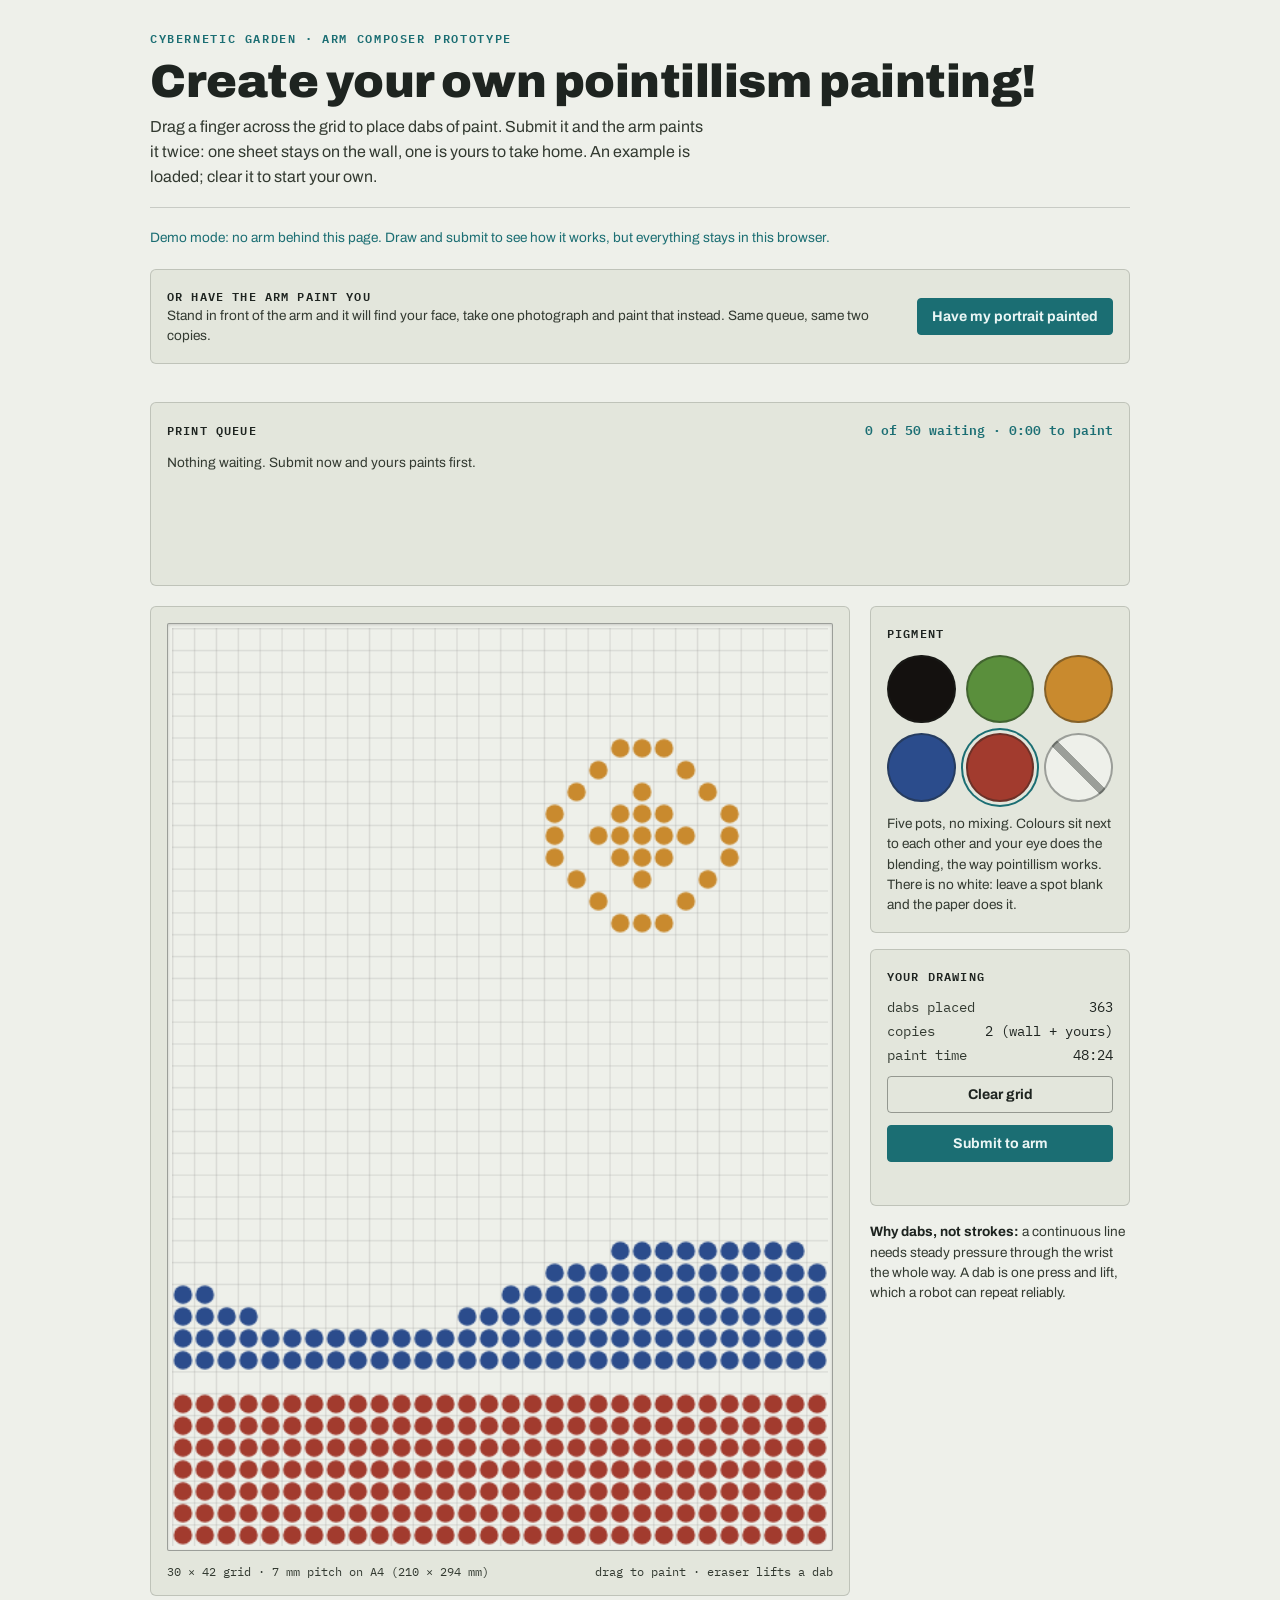
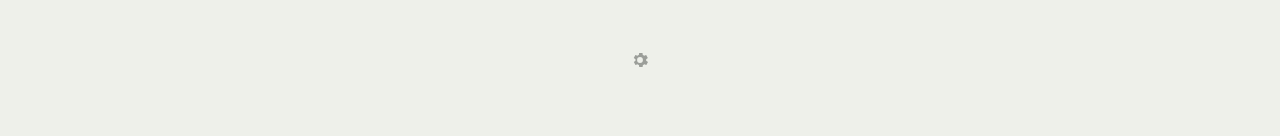
==== commit b1556694: "Give the portrait flow its own page, and one queue panel for both Two ways into the same machine, an" ====
--- a/docs/index.html
+++ b/docs/index.html
@@ -7,459 +7,7 @@
 <link rel="preconnect" href="https://fonts.googleapis.com">
 <link rel="preconnect" href="https://fonts.gstatic.com" crossorigin>
 <link href="https://fonts.googleapis.com/css2?family=Archivo:wght@500;600;700;900&family=IBM+Plex+Mono:wght@400;500;600&display=swap" rel="stylesheet">
-<style>
-  :root {
-    --paper: #eef0ea;
-    --paper-panel: #e3e6dc;
-    --paper-panel-2: #d9ddd0;
-    --thumb-paper: #f4f2ea;
-    --ink: #1e2420;
-    --ink-dim: #333a31;
-    --accent: #1b6e73;
-    --accent-contrast: #eaf6f5;
-    --error: #b3261e;
-    --line: rgba(30, 36, 32, 0.18);
-    --line-strong: rgba(30, 36, 32, 0.40);
-    --shadow: rgba(20, 24, 21, 0.18);
-  }
-
-  @media (prefers-color-scheme: dark) {
-    :root:not([data-theme="light"]) {
-      --paper: #171a17;
-      --paper-panel: #20241f;
-      --paper-panel-2: #2a3029;
-      --ink: #f2f4ec;
-      --ink-dim: #d3dbd1;
-      --accent: #4fd1d9;
-      --accent-contrast: #0b2c2e;
-      --error: #ff8a80;
-      --line: rgba(242, 244, 236, 0.18);
-      --line-strong: rgba(242, 244, 236, 0.42);
-      --shadow: rgba(0, 0, 0, 0.55);
-    }
-  }
-
-  :root[data-theme="dark"] {
-    --paper: #171a17;
-    --paper-panel: #20241f;
-    --paper-panel-2: #2a3029;
-    --ink: #f2f4ec;
-    --ink-dim: #d3dbd1;
-    --accent: #4fd1d9;
-    --accent-contrast: #0b2c2e;
-    --error: #ff8a80;
-    --line: rgba(242, 244, 236, 0.18);
-    --line-strong: rgba(242, 244, 236, 0.42);
-    --shadow: rgba(0, 0, 0, 0.55);
-  }
-
-  * { box-sizing: border-box; }
-  html, body { margin: 0; }
-
-  body {
-    background: var(--paper);
-    color: var(--ink);
-    font-family: "Archivo", system-ui, sans-serif;
-    padding-inline: 20px;
-    padding-block: 28px 60px;
-    display: flex;
-    justify-content: center;
-  }
-
-  .sheet {
-    width: 100%;
-    max-width: 980px;
-    display: flex;
-    flex-direction: column;
-    gap: 20px;
-  }
-
-  header {
-    display: flex;
-    flex-direction: column;
-    gap: 8px;
-    border-bottom: 1px solid var(--line);
-    padding-bottom: 18px;
-  }
-
-  .eyebrow {
-    font-family: "IBM Plex Mono", monospace;
-    font-size: 0.72rem;
-    letter-spacing: 0.14em;
-    text-transform: uppercase;
-    color: var(--accent);
-    font-weight: 600;
-  }
-
-  h1 {
-    font-size: clamp(1.9rem, 1.5rem + 1.8vw, 2.9rem);
-    font-weight: 900;
-    letter-spacing: -0.01em;
-    text-wrap: balance;
-    margin: 0;
-  }
-
-  .dek {
-    max-width: 62ch;
-    color: var(--ink-dim);
-    font-size: 1rem;
-    line-height: 1.55;
-    margin: 0;
-  }
-
-  .panel {
-    background: var(--paper-panel);
-    border: 1px solid var(--line);
-    border-radius: 6px;
-    padding: 16px;
-    display: flex;
-    flex-direction: column;
-    gap: 12px;
-  }
-
-  .panel h2 {
-    font-family: "IBM Plex Mono", monospace;
-    font-size: 0.72rem;
-    letter-spacing: 0.1em;
-    text-transform: uppercase;
-    color: var(--ink);
-    margin: 0;
-    font-weight: 600;
-  }
-
-  .queue-head {
-    display: flex;
-    justify-content: space-between;
-    align-items: baseline;
-    gap: 12px;
-  }
-
-  #queue-count {
-    font-family: "IBM Plex Mono", monospace;
-    font-size: 0.8rem;
-    font-weight: 600;
-    color: var(--accent);
-    font-variant-numeric: tabular-nums;
-  }
-
-  .queue {
-    display: flex;
-    gap: 12px;
-    flex-wrap: wrap;
-    align-items: flex-start;
-    min-height: 116px;
-  }
-
-  figure.qthumb {
-    margin: 0;
-    width: 68px;
-    display: flex;
-    flex-direction: column;
-    gap: 6px;
-  }
-
-  figure.qthumb img {
-    display: block;
-    width: 100%;
-    aspect-ratio: 30 / 42;
-    background: var(--thumb-paper);
-    border: 1px solid var(--line-strong);
-    border-radius: 2px;
-  }
-
-  figure.qthumb .blank {
-    width: 100%;
-    aspect-ratio: 30 / 42;
-    background: var(--thumb-paper);
-    border: 1px dashed var(--line-strong);
-    border-radius: 2px;
-  }
-
-  figure.qthumb.next img,
-  figure.qthumb.next .blank { outline: 2px solid var(--accent); outline-offset: 2px; }
-
-  figure.qthumb figcaption {
-    font-family: "IBM Plex Mono", monospace;
-    font-size: 0.72rem;
-    color: var(--ink);
-    text-align: center;
-    font-variant-numeric: tabular-nums;
-  }
-
-  figure.qthumb.next figcaption { color: var(--accent); font-weight: 600; }
-
-  .qmore {
-    width: 68px;
-    aspect-ratio: 30 / 42;
-    border: 1.5px dashed var(--line-strong);
-    border-radius: 2px;
-    display: flex;
-    align-items: center;
-    justify-content: center;
-    font-family: "IBM Plex Mono", monospace;
-    font-weight: 600;
-    font-size: 1.25rem;
-    color: var(--ink);
-    font-variant-numeric: tabular-nums;
-  }
-
-  main {
-    display: grid;
-    grid-template-columns: minmax(0, 1fr) 260px;
-    gap: 20px;
-    align-items: start;
-  }
-
-  @media (max-width: 720px) {
-    main { grid-template-columns: 1fr; }
-  }
-
-  .canvas-frame {
-    background: var(--paper);
-    border: 1px solid var(--line-strong);
-    border-radius: 2px;
-    box-shadow: inset 0 1px 3px var(--shadow);
-    padding: 4px;
-  }
-
-  #dab-canvas {
-    display: block;
-    width: 100%;
-    height: auto;
-    aspect-ratio: 30 / 42;
-    touch-action: none;
-    cursor: crosshair;
-  }
-
-  .canvas-caption {
-    font-family: "IBM Plex Mono", monospace;
-    font-size: 0.78rem;
-    color: var(--ink-dim);
-    display: flex;
-    justify-content: space-between;
-    gap: 12px;
-    flex-wrap: wrap;
-  }
-
-  .sidebar {
-    display: flex;
-    flex-direction: column;
-    gap: 16px;
-  }
-
-  .palette {
-    display: grid;
-    grid-template-columns: repeat(3, 1fr);
-    gap: 10px;
-  }
-
-  .pigment {
-    aspect-ratio: 1;
-    border-radius: 50%;
-    border: 2px solid var(--line-strong);
-    cursor: pointer;
-    padding: 0;
-    transition: transform 0.12s ease, box-shadow 0.12s ease;
-  }
-
-  .pigment[aria-checked="true"] {
-    box-shadow: 0 0 0 3px var(--paper-panel), 0 0 0 5px var(--accent);
-  }
-
-  .pigment:hover { transform: scale(1.06); }
-  .pigment:focus-visible { outline: 2px solid var(--accent); outline-offset: 3px; }
-
-  .pigment.eraser {
-    background:
-      linear-gradient(45deg, transparent 46%, var(--line-strong) 46%, var(--line-strong) 54%, transparent 54%),
-      var(--paper);
-  }
-
-  .readout {
-    font-family: "IBM Plex Mono", monospace;
-    font-size: 0.85rem;
-    display: flex;
-    flex-direction: column;
-    gap: 6px;
-    font-variant-numeric: tabular-nums;
-  }
-
-  .readout-row {
-    display: flex;
-    justify-content: space-between;
-    gap: 10px;
-  }
-
-  .readout-row span:first-child { color: var(--ink-dim); }
-
-  button.action {
-    font-family: "Archivo", sans-serif;
-    font-weight: 700;
-    font-size: 0.88rem;
-    border-radius: 4px;
-    padding: 10px 14px;
-    border: 1px solid var(--line-strong);
-    background: transparent;
-    color: var(--ink);
-    cursor: pointer;
-    transition: background 0.12s ease;
-  }
-
-  button.action:hover { background: var(--paper-panel-2); }
-  button.action:focus-visible { outline: 2px solid var(--accent); outline-offset: 2px; }
-  button.action:disabled { cursor: progress; opacity: 0.7; }
-
-  button.primary {
-    background: var(--accent);
-    color: var(--accent-contrast);
-    border-color: var(--accent);
-  }
-
-  button.primary:hover { background: var(--accent); filter: brightness(1.06); }
-
-  #submit-status {
-    font-family: "IBM Plex Mono", monospace;
-    font-size: 0.8rem;
-    line-height: 1.45;
-    min-height: 1.2em;
-    color: var(--accent);
-    margin: 0;
-  }
-
-  #submit-status.error { color: var(--error); }
-
-  .note {
-    font-size: 0.85rem;
-    line-height: 1.5;
-    color: var(--ink-dim);
-    margin: 0;
-  }
-
-  .note strong { color: var(--ink); }
-
-  /* The New person flow: one button here, and a full screen answer when the
-     arm has a render to show. */
-  /* .panel is a column, and this one is a row. Saying so explicitly matters:
-     without it flex-basis lands on the wrong axis and the button drifts to the
-     bottom of a 340px tall panel. */
-  .portrait-panel {
-    flex-direction: row;
-    flex-wrap: wrap;
-    align-items: center;
-    gap: 12px 18px;
-    margin-bottom: 18px;
-  }
-
-  .portrait-panel .grow { flex: 1 1 260px; }
-
-  #portrait-status {
-    font-family: "IBM Plex Mono", monospace;
-    font-size: 0.8rem;
-    color: var(--accent);
-    margin: 6px 0 0;
-    min-height: 1.2em;
-  }
-
-  #portrait-status.error { color: var(--error); }
-
-  .overlay {
-    position: fixed;
-    inset: 0;
-    z-index: 20;
-    display: flex;
-    align-items: center;
-    justify-content: center;
-    padding: 20px;
-    background: rgba(12, 14, 12, 0.82);
-  }
-
-  .overlay[hidden] { display: none; }
-
-  .overlay-card {
-    background: var(--paper-panel);
-    border: 1px solid var(--line-strong);
-    box-shadow: 0 18px 50px var(--shadow);
-    padding: 22px;
-    max-width: 460px;
-    width: 100%;
-    text-align: center;
-  }
-
-  .overlay-card h2 { margin: 0 0 6px; }
-
-  /* The render is dabs on paper, so it sits on paper rather than on the panel:
-     it is a picture of the sheet, not a piece of the interface. */
-  #portrait-preview {
-    width: 240px;
-    max-width: 70vw;
-    aspect-ratio: 30 / 42;
-    object-fit: contain;
-    background: var(--thumb-paper);
-    border: 1px solid var(--line);
-    margin: 14px auto;
-    display: block;
-  }
-
-  .overlay-buttons {
-    display: flex;
-    flex-wrap: wrap;
-    gap: 10px;
-    justify-content: center;
-  }
-
-  .qtime {
-    font-family: "IBM Plex Mono", monospace;
-    font-size: 0.72rem;
-    color: var(--accent);
-    text-align: center;
-    font-variant-numeric: tabular-nums;
-  }
-
-  .qbar {
-    height: 6px;
-    border: 1px solid var(--line-strong);
-    border-radius: 3px;
-    overflow: hidden;
-    background: var(--paper-panel-2);
-    margin-top: 2px;
-  }
-
-  .qbar span {
-    display: block;
-    height: 100%;
-    background: var(--accent);
-    transition: width 0.6s linear;
-  }
-
-  .qpct {
-    font-family: "IBM Plex Mono", monospace;
-    font-size: 0.68rem;
-    color: var(--ink-dim);
-    text-align: center;
-    font-variant-numeric: tabular-nums;
-  }
-
-  .gear {
-    display: flex;
-    justify-content: center;
-    margin: 28px 0 0;
-  }
-
-  .gear a {
-    color: var(--line-strong);
-    display: inline-flex;
-    padding: 6px;
-    border-radius: 50%;
-  }
-
-  .gear a:hover { color: var(--accent); }
-  .gear a:focus-visible { outline: 2px solid var(--accent); outline-offset: 2px; }
-
-  @media (prefers-reduced-motion: reduce) {
-    .pigment { transition: none; }
-    .pigment:hover { transform: none; }
-  }
-</style>
+<link rel="stylesheet" href="pad.css">
 </head>
 <body>
 <div class="sheet">
@@ -478,17 +26,15 @@
     everything stays in this browser.
   </p>
 
-  <section class="panel portrait-panel" aria-labelledby="portrait-title">
+  <section class="panel row-panel" aria-labelledby="crossing-title">
     <div class="grow">
-      <h2 id="portrait-title">Or have the arm paint you</h2>
+      <h2 id="crossing-title">Or have the arm paint you</h2>
       <p class="note">
-        Stand on the mark in front of the arm. It will look for your face, take
-        one photograph, and show you what it would paint. The photograph is
-        never saved: only the dabs are, and only if you say yes.
+        Stand in front of the arm and it will find your face, take one
+        photograph and paint that instead. Same queue, same two copies.
       </p>
-      <p id="portrait-status" role="status"></p>
     </div>
-    <button class="action primary" id="portrait-btn" type="button">New person</button>
+    <a class="action primary" href="portrait.html">Have my portrait painted</a>
   </section>
 
   <section class="panel" aria-labelledby="queue-title">
@@ -496,7 +42,8 @@
       <h2 id="queue-title">Print queue</h2>
       <span id="queue-count">checking</span>
     </div>
-    <div class="queue" id="queue" aria-live="polite"></div>
+    <div class="queue" id="queue" aria-live="polite"
+         data-empty="Nothing waiting. Submit now and yours paints first."></div>
   </section>
 
   <main>
@@ -553,23 +100,6 @@
     </div>
   </main>
 
-  <div class="overlay" id="portrait-overlay" hidden role="dialog" aria-modal="true"
-       aria-labelledby="portrait-overlay-title">
-    <div class="overlay-card">
-      <h2 id="portrait-overlay-title">Is this you?</h2>
-      <p class="note" id="portrait-overlay-note">
-        This is what the arm would paint, twice: one sheet for the wall, one for
-        you. The photograph it worked from has already been thrown away.
-      </p>
-      <img id="portrait-preview" alt="The portrait the arm would paint, as dabs of paint on paper">
-      <div class="overlay-buttons">
-        <button class="action primary" id="portrait-paint" type="button">Paint it</button>
-        <button class="action" id="portrait-again" type="button">Another go</button>
-        <button class="action" id="portrait-bin" type="button">No thanks</button>
-      </div>
-    </div>
-  </div>
-
   <p class="gear">
     <a href="setup.html" title="Studio setup" aria-label="Studio setup">
       <svg viewBox="0 0 24 24" width="20" height="20" fill="currentColor" aria-hidden="true"><path d="M19.4 13a7.8 7.8 0 0 0 0-2l2-1.5-2-3.5-2.4 1a7.6 7.6 0 0 0-1.7-1L15 3.5h-4l-.4 2.5a7.6 7.6 0 0 0-1.7 1l-2.4-1-2 3.5L6.6 11a7.8 7.8 0 0 0 0 2l-2 1.5 2 3.5 2.4-1c.5.4 1.1.7 1.7 1l.4 2.5h4l.4-2.5c.6-.3 1.2-.6 1.7-1l2.4 1 2-3.5zM12 15.5A3.5 3.5 0 1 1 15.5 12 3.5 3.5 0 0 1 12 15.5z"/></svg>
@@ -577,14 +107,17 @@
   </p>
 </div>
 
+<script src="queue.js"></script>
 <script>
 (function () {
   "use strict";
 
-  // 4.0 s per dab per copy is measured off the arm at 150 mm/s with dabs
-  // batched 15 to a sheet, not a guess: 363 dabs comes out at 48 minutes.
-  var COLS = 30, ROWS = 42, SHOW = 5, SECONDS_PER_DAB = 4.0, COPIES = 2, QUEUE_CAP = 50;
+  var COLS = 30, ROWS = 42;
   var API = "/api/jobs";
+  // Timings come from queue.js, which owns them now: 4.0 s per dab per copy,
+  // measured off the arm at 150 mm/s with dabs batched 15 to a sheet, not a
+  // guess. 363 dabs comes out at 48 minutes.
+  var SECONDS_PER_DAB = PadQueue.secondsPerDab, COPIES = PadQueue.copies;
   var canvas = document.getElementById("dab-canvas");
   var ctx = canvas.getContext("2d");
   var cellPx = canvas.width / COLS;
@@ -738,238 +271,13 @@
     statusEl.classList.toggle("error", !!isError);
   }
 
-  function jobSeconds(job) {
-    return (job.dab_count || 0) * COPIES * SECONDS_PER_DAB;
-  }
-
-  function fmtTime(secs) {
-    secs = Math.round(secs);
-    if (secs >= 3600) {
-      return Math.floor(secs / 3600) + "h " + Math.round((secs % 3600) / 60) + "m";
-    }
-    return Math.floor(secs / 60) + ":" + String(secs % 60).padStart(2, "0");
-  }
-
-  function renderQueue(data, run) {
-    var box = document.getElementById("queue");
-    var jobs = data.jobs || [];
-    var total = typeof data.total === "number" ? data.total : jobs.length;
-    var queueSecs = jobs.reduce(function (sum, j) { return sum + jobSeconds(j); }, 0);
-    document.getElementById("queue-count").textContent =
-      total + " of " + QUEUE_CAP + " waiting · " + fmtTime(queueSecs) + " to paint";
-    box.textContent = "";
-    if (!total) {
-      var p = document.createElement("p");
-      p.className = "note";
-      p.textContent = "Nothing waiting. Submit now and yours paints first.";
-      box.appendChild(p);
-      return;
-    }
-    jobs.slice(0, SHOW).forEach(function (j, i) {
-      var fig = document.createElement("figure");
-      fig.className = "qthumb" + (i === 0 ? " next" : "");
-      var img;
-      if (typeof j.thumb === "string" && j.thumb.indexOf("data:image/png;base64,") === 0) {
-        img = document.createElement("img");
-        img.src = j.thumb;
-        img.alt = "Queued drawing " + j.id;
-      } else {
-        img = document.createElement("div");
-        img.className = "blank";
-        img.setAttribute("role", "img");
-        img.setAttribute("aria-label", "Queued drawing " + j.id + ", no preview");
-      }
-      var cap = document.createElement("figcaption");
-      cap.textContent = (i === 0 ? "next #" : "#") + j.id;
-      var dur = document.createElement("div");
-      dur.className = "qtime";
-      fig.appendChild(img);
-      fig.appendChild(cap);
-      fig.appendChild(dur);
-
-      // The arm reports which job it is on, so only mark that one as painting.
-      // Any other job is still waiting, however far along the arm happens to be.
-      var painting = run && run.state === "running" && run.job === j.id
-        && typeof run.total === "number" && run.total > 0;
-      if (painting) {
-        var frac = Math.max(0, Math.min(1, (run.index || 0) / run.total));
-        cap.textContent = "painting #" + j.id;
-        dur.textContent = fmtTime(jobSeconds(j) * (1 - frac)) + " left";
-        var bar = document.createElement("div");
-        bar.className = "qbar";
-        bar.setAttribute("role", "progressbar");
-        bar.setAttribute("aria-valuemin", "0");
-        bar.setAttribute("aria-valuemax", "100");
-        bar.setAttribute("aria-valuenow", String(Math.round(frac * 100)));
-        bar.setAttribute("aria-label", "Painting progress for drawing " + j.id);
-        var fill = document.createElement("span");
-        fill.style.width = (frac * 100).toFixed(1) + "%";
-        bar.appendChild(fill);
-        var pct = document.createElement("div");
-        pct.className = "qpct";
-        pct.textContent = Math.round(frac * 100) + "% · " + (run.index || 0) + " of " + run.total;
-        fig.appendChild(bar);
-        fig.appendChild(pct);
-      } else {
-        dur.textContent = fmtTime(jobSeconds(j));
-      }
-      box.appendChild(fig);
-    });
-    if (total > SHOW) {
-      var more = document.createElement("div");
-      more.className = "qmore";
-      more.title = (total - SHOW) + " more waiting";
-      more.textContent = (total - SHOW) + "+";
-      box.appendChild(more);
-    }
-  }
-
-  function demoData() {
-    return { jobs: demoJobs, total: demoJobs.length };
-  }
-
-  function enterDemo() {
-    if (DEMO) return;
+  // The queue panel is queue.js, shared with the portrait page, because there
+  // is one queue and both pages have to say so identically.
+  PadQueue.demoJobs = function () { return { jobs: demoJobs, total: demoJobs.length }; };
+  PadQueue.onDemo = function () {
     DEMO = true;
     document.getElementById("demo-note").hidden = false;
-  }
-
-  function loadQueue() {
-    if (DEMO) { renderQueue(demoData()); return; }
-    // The run state is a separate endpoint and a nice-to-have, so a failure to
-    // read it must not cost us the queue itself.
-    Promise.all([
-      fetch(API, { cache: "no-store" })
-        .then(function (r) { if (!r.ok) throw new Error("HTTP " + r.status); return r.json(); }),
-      fetch("/api/run", { cache: "no-store" })
-        .then(function (r) { return r.ok ? r.json() : null; })
-        .catch(function () { return null; })
-    ])
-      .then(function (both) { renderQueue(both[0], both[1]); })
-      .catch(function () { enterDemo(); renderQueue(demoData()); });
-  }
-
-  // ---- the New person flow -------------------------------------------------
-  // The pad only ever asks and answers. Everything between is the arm's, so
-  // this polls for where it has got to rather than driving it.
-
-  var portraitBtn = document.getElementById("portrait-btn");
-  var portraitStatus = document.getElementById("portrait-status");
-  var overlay = document.getElementById("portrait-overlay");
-  var preview = document.getElementById("portrait-preview");
-  var lastCapture = "";
-  // Set while a decision is in flight, so a poll that was already on its way
-  // cannot put the overlay back up after the visitor has answered it.
-  var deciding = false;
-
-  function setPortrait(msg, isError) {
-    portraitStatus.textContent = msg || "";
-    portraitStatus.className = isError ? "error" : "";
-  }
-
-  function showOverlay(thumb) {
-    preview.src = thumb || "";
-    overlay.hidden = false;
-    document.getElementById("portrait-paint").focus();
-  }
-
-  function hideOverlay() {
-    overlay.hidden = true;
-    preview.removeAttribute("src");     // the render goes when the answer does
-  }
-
-  function renderCapture(cap) {
-    var state = cap && cap.state ? cap.state : "idle";
-    if (deciding) return;
-    portraitBtn.disabled = (state === "requested" || state === "capturing"
-                            || state === "proposed");
-    if (state === "proposed") {
-      if (lastCapture !== "proposed") showOverlay(cap.thumb);
-      setPortrait(cap.dab_count + " dabs, about "
-                  + fmtTime(cap.dab_count * SECONDS_PER_DAB * COPIES) + " to paint.");
-    } else {
-      if (lastCapture === "proposed") hideOverlay();
-      if (state === "requested") {
-        setPortrait("Go and stand on the mark. Somebody at the arm clicks to start.");
-      } else if (state === "capturing") {
-        setPortrait("The arm is looking for your face. Hold still.");
-      } else if (state === "failed") {
-        // headshot.py's reasons are log lines, so they arrive lowercase.
-        var why = cap.reason || "it did not work";
-        setPortrait(why.charAt(0).toUpperCase() + why.slice(1)
-                    + ". Try again when you are ready.", true);
-      } else if (lastCapture && lastCapture !== "idle") {
-        setPortrait("");
-      }
-    }
-    lastCapture = state;
-  }
-
-  function loadCapture() {
-    if (DEMO) return;
-    fetch("/api/capture", { cache: "no-store" })
-      .then(function (r) { return r.ok ? r.json() : null; })
-      .then(function (cap) { if (cap) renderCapture(cap); })
-      .catch(function () { /* the queue poll already reports a dead server */ });
-  }
-
-  portraitBtn.addEventListener("click", function () {
-    if (DEMO) {
-      setPortrait("Demo mode: there is no arm and no camera behind this page.", true);
-      return;
-    }
-    portraitBtn.disabled = true;
-    setPortrait("Asking the arm...");
-    fetch("/api/capture/request", { method: "POST",
-                                    headers: { "Content-Type": "application/json" },
-                                    body: "{}" })
-      .then(function (r) {
-        return r.json().then(function (b) {
-          if (r.status === 409) throw new Error(b.error || "somebody is already being painted");
-          if (!r.ok) throw new Error(b.error || "HTTP " + r.status);
-          return b;
-        });
-      })
-      .then(function (cap) { renderCapture(cap); })
-      .catch(function (e) {
-        setPortrait(e.message + ".", true);
-        portraitBtn.disabled = false;
-      });
-  });
-
-  function decide(choice) {
-    deciding = true;
-    hideOverlay();
-    setPortrait(choice === "paint" ? "Sending it to the queue..." : "");
-    fetch("/api/capture/decide", {
-      method: "POST",
-      headers: { "Content-Type": "application/json" },
-      body: JSON.stringify({ decision: choice })
-    })
-      .then(function (r) {
-        return r.json().then(function (b) {
-          if (!r.ok) throw new Error(b.error || "HTTP " + r.status);
-          return b;
-        });
-      })
-      .then(function (b) {
-        lastCapture = b.capture ? b.capture.state : "idle";
-        if (choice === "paint") {
-          setPortrait("Queued as #" + b.id + ", number " + b.position
-                      + " in line. Two copies: one for the wall, one for you.");
-          loadQueue();
-        } else if (choice === "again") {
-          setPortrait("Going round again. Stand on the mark.");
-        }
-        portraitBtn.disabled = (lastCapture !== "idle" && lastCapture !== "failed");
-      })
-      .catch(function (e) { setPortrait("Could not do that: " + e.message + ".", true); })
-      .then(function () { deciding = false; });
-  }
-
-  document.getElementById("portrait-paint").addEventListener("click", function () { decide("paint"); });
-  document.getElementById("portrait-again").addEventListener("click", function () { decide("again"); });
-  document.getElementById("portrait-bin").addEventListener("click", function () { decide("bin"); });
+  };
 
   document.getElementById("clear-btn").addEventListener("click", function () {
     clearGrid();
@@ -986,7 +294,7 @@
       demoJobs.push(demo);
       setStatus("Demo only: queued as #" + demo.id + " in this browser. Nothing was sent anywhere.");
       clearGrid();
-      renderQueue(demoData());
+      PadQueue.load();
       return;
     }
     submitBtn.disabled = true;
@@ -1005,7 +313,7 @@
       .then(function (b) {
         setStatus("Queued as #" + b.id + ", number " + b.position + " in line. Two copies: one for the wall, one for you.");
         clearGrid();
-        loadQueue();
+        PadQueue.load();
       })
       .catch(function (e) { setStatus("Could not queue it: " + e.message + ".", true); })
       .then(function () { submitBtn.disabled = false; });
@@ -1014,13 +322,7 @@
   seedExample();
   draw();
   updateReadout();
-  loadQueue();
-  loadCapture();
-  setInterval(function () {
-    if (document.hidden) return;
-    loadQueue();
-    loadCapture();
-  }, 4000);
+  PadQueue.start();
 })();
 </script>
 </body>
--- a/docs/pad.css
+++ b/docs/pad.css
@@ -0,0 +1,468 @@
+/* The pointillism pad, the portrait page and the studio setup all wear this.
+   It was inline in pad.html until there were two visitor pages, at which point
+   keeping one copy of the theme mattered more than keeping one file.
+
+   Served by pad_server, which serves only what it lists, so a new file here
+   needs adding to PAGES or it is a 404. */
+
+:root {
+  --paper: #eef0ea;
+  --paper-panel: #e3e6dc;
+  --paper-panel-2: #d9ddd0;
+  --thumb-paper: #f4f2ea;
+  --ink: #1e2420;
+  --ink-dim: #333a31;
+  --accent: #1b6e73;
+  --accent-contrast: #eaf6f5;
+  --error: #b3261e;
+  --line: rgba(30, 36, 32, 0.18);
+  --line-strong: rgba(30, 36, 32, 0.40);
+  --shadow: rgba(20, 24, 21, 0.18);
+}
+
+@media (prefers-color-scheme: dark) {
+  :root:not([data-theme="light"]) {
+    --paper: #171a17;
+    --paper-panel: #20241f;
+    --paper-panel-2: #2a3029;
+    --ink: #f2f4ec;
+    --ink-dim: #d3dbd1;
+    --accent: #4fd1d9;
+    --accent-contrast: #0b2c2e;
+    --error: #ff8a80;
+    --line: rgba(242, 244, 236, 0.18);
+    --line-strong: rgba(242, 244, 236, 0.42);
+    --shadow: rgba(0, 0, 0, 0.55);
+  }
+}
+
+:root[data-theme="dark"] {
+  --paper: #171a17;
+  --paper-panel: #20241f;
+  --paper-panel-2: #2a3029;
+  --ink: #f2f4ec;
+  --ink-dim: #d3dbd1;
+  --accent: #4fd1d9;
+  --accent-contrast: #0b2c2e;
+  --error: #ff8a80;
+  --line: rgba(242, 244, 236, 0.18);
+  --line-strong: rgba(242, 244, 236, 0.42);
+  --shadow: rgba(0, 0, 0, 0.55);
+}
+
+* { box-sizing: border-box; }
+html, body { margin: 0; }
+
+body {
+  background: var(--paper);
+  color: var(--ink);
+  font-family: "Archivo", system-ui, sans-serif;
+  padding-inline: 20px;
+  padding-block: 28px 60px;
+  display: flex;
+  justify-content: center;
+}
+
+.sheet {
+  width: 100%;
+  max-width: 980px;
+  display: flex;
+  flex-direction: column;
+  gap: 20px;
+}
+
+header {
+  display: flex;
+  flex-direction: column;
+  gap: 8px;
+  border-bottom: 1px solid var(--line);
+  padding-bottom: 18px;
+}
+
+.eyebrow {
+  font-family: "IBM Plex Mono", monospace;
+  font-size: 0.72rem;
+  letter-spacing: 0.14em;
+  text-transform: uppercase;
+  color: var(--accent);
+  font-weight: 600;
+}
+
+h1 {
+  font-size: clamp(1.9rem, 1.5rem + 1.8vw, 2.9rem);
+  font-weight: 900;
+  letter-spacing: -0.01em;
+  text-wrap: balance;
+  margin: 0;
+}
+
+.dek {
+  max-width: 62ch;
+  color: var(--ink-dim);
+  font-size: 1rem;
+  line-height: 1.55;
+  margin: 0;
+}
+
+.panel {
+  background: var(--paper-panel);
+  border: 1px solid var(--line);
+  border-radius: 6px;
+  padding: 16px;
+  display: flex;
+  flex-direction: column;
+  gap: 12px;
+}
+
+.panel h2 {
+  font-family: "IBM Plex Mono", monospace;
+  font-size: 0.72rem;
+  letter-spacing: 0.1em;
+  text-transform: uppercase;
+  color: var(--ink);
+  margin: 0;
+  font-weight: 600;
+}
+
+.queue-head {
+  display: flex;
+  justify-content: space-between;
+  align-items: baseline;
+  gap: 12px;
+}
+
+#queue-count {
+  font-family: "IBM Plex Mono", monospace;
+  font-size: 0.8rem;
+  font-weight: 600;
+  color: var(--accent);
+  font-variant-numeric: tabular-nums;
+}
+
+.queue {
+  display: flex;
+  gap: 12px;
+  flex-wrap: wrap;
+  align-items: flex-start;
+  min-height: 116px;
+}
+
+figure.qthumb {
+  margin: 0;
+  width: 68px;
+  display: flex;
+  flex-direction: column;
+  gap: 6px;
+}
+
+figure.qthumb img {
+  display: block;
+  width: 100%;
+  aspect-ratio: 30 / 42;
+  background: var(--thumb-paper);
+  border: 1px solid var(--line-strong);
+  border-radius: 2px;
+}
+
+figure.qthumb .blank {
+  width: 100%;
+  aspect-ratio: 30 / 42;
+  background: var(--thumb-paper);
+  border: 1px dashed var(--line-strong);
+  border-radius: 2px;
+}
+
+figure.qthumb.next img,
+figure.qthumb.next .blank { outline: 2px solid var(--accent); outline-offset: 2px; }
+
+figure.qthumb figcaption {
+  font-family: "IBM Plex Mono", monospace;
+  font-size: 0.72rem;
+  color: var(--ink);
+  text-align: center;
+  font-variant-numeric: tabular-nums;
+}
+
+figure.qthumb.next figcaption { color: var(--accent); font-weight: 600; }
+
+.qmore {
+  width: 68px;
+  aspect-ratio: 30 / 42;
+  border: 1.5px dashed var(--line-strong);
+  border-radius: 2px;
+  display: flex;
+  align-items: center;
+  justify-content: center;
+  font-family: "IBM Plex Mono", monospace;
+  font-weight: 600;
+  font-size: 1.25rem;
+  color: var(--ink);
+  font-variant-numeric: tabular-nums;
+}
+
+main {
+  display: grid;
+  grid-template-columns: minmax(0, 1fr) 260px;
+  gap: 20px;
+  align-items: start;
+}
+
+@media (max-width: 720px) {
+  main { grid-template-columns: 1fr; }
+}
+
+.canvas-frame {
+  background: var(--paper);
+  border: 1px solid var(--line-strong);
+  border-radius: 2px;
+  box-shadow: inset 0 1px 3px var(--shadow);
+  padding: 4px;
+}
+
+#dab-canvas {
+  display: block;
+  width: 100%;
+  height: auto;
+  aspect-ratio: 30 / 42;
+  touch-action: none;
+  cursor: crosshair;
+}
+
+.canvas-caption {
+  font-family: "IBM Plex Mono", monospace;
+  font-size: 0.78rem;
+  color: var(--ink-dim);
+  display: flex;
+  justify-content: space-between;
+  gap: 12px;
+  flex-wrap: wrap;
+}
+
+.sidebar {
+  display: flex;
+  flex-direction: column;
+  gap: 16px;
+}
+
+.palette {
+  display: grid;
+  grid-template-columns: repeat(3, 1fr);
+  gap: 10px;
+}
+
+.pigment {
+  aspect-ratio: 1;
+  border-radius: 50%;
+  border: 2px solid var(--line-strong);
+  cursor: pointer;
+  padding: 0;
+  transition: transform 0.12s ease, box-shadow 0.12s ease;
+}
+
+.pigment[aria-checked="true"] {
+  box-shadow: 0 0 0 3px var(--paper-panel), 0 0 0 5px var(--accent);
+}
+
+.pigment:hover { transform: scale(1.06); }
+.pigment:focus-visible { outline: 2px solid var(--accent); outline-offset: 3px; }
+
+.pigment.eraser {
+  background:
+    linear-gradient(45deg, transparent 46%, var(--line-strong) 46%, var(--line-strong) 54%, transparent 54%),
+    var(--paper);
+}
+
+.readout {
+  font-family: "IBM Plex Mono", monospace;
+  font-size: 0.85rem;
+  display: flex;
+  flex-direction: column;
+  gap: 6px;
+  font-variant-numeric: tabular-nums;
+}
+
+.readout-row {
+  display: flex;
+  justify-content: space-between;
+  gap: 10px;
+}
+
+.readout-row span:first-child { color: var(--ink-dim); }
+
+/* Selectors on the class rather than on `button`, because crossing from one
+   page to the other is a link and should look like the button it replaces. */
+.action {
+  font-family: "Archivo", sans-serif;
+  font-weight: 700;
+  font-size: 0.88rem;
+  border-radius: 4px;
+  padding: 10px 14px;
+  border: 1px solid var(--line-strong);
+  background: transparent;
+  color: var(--ink);
+  cursor: pointer;
+  transition: background 0.12s ease;
+}
+
+a.action {
+  display: inline-block;
+  text-decoration: none;
+  white-space: nowrap;
+}
+
+.action:hover { background: var(--paper-panel-2); }
+.action:focus-visible { outline: 2px solid var(--accent); outline-offset: 2px; }
+.action:disabled { cursor: progress; opacity: 0.7; }
+
+.primary {
+  background: var(--accent);
+  color: var(--accent-contrast);
+  border-color: var(--accent);
+}
+
+.primary:hover { background: var(--accent); filter: brightness(1.06); }
+
+#submit-status {
+  font-family: "IBM Plex Mono", monospace;
+  font-size: 0.8rem;
+  line-height: 1.45;
+  min-height: 1.2em;
+  color: var(--accent);
+  margin: 0;
+}
+
+#submit-status.error { color: var(--error); }
+
+.note {
+  font-size: 0.85rem;
+  line-height: 1.5;
+  color: var(--ink-dim);
+  margin: 0;
+}
+
+.note strong { color: var(--ink); }
+
+/* A panel that reads as a row rather than a stack: something said on the left,
+   one thing to press on the right. The pad uses it to send you across to the
+   portrait page, and the portrait page uses it for New person.
+
+   .panel is a flex column, so this has to say flex-direction out loud. Without
+   it, flex-basis lands on the wrong axis and the button sits at the bottom of a
+   340px tall panel. */
+.row-panel {
+  flex-direction: row;
+  flex-wrap: wrap;
+  align-items: center;
+  gap: 12px 18px;
+  margin-bottom: 18px;
+}
+
+.row-panel .grow { flex: 1 1 260px; }
+
+#portrait-status {
+  font-family: "IBM Plex Mono", monospace;
+  font-size: 0.8rem;
+  color: var(--accent);
+  margin: 6px 0 0;
+  min-height: 1.2em;
+}
+
+#portrait-status.error { color: var(--error); }
+
+.overlay {
+  position: fixed;
+  inset: 0;
+  z-index: 20;
+  display: flex;
+  align-items: center;
+  justify-content: center;
+  padding: 20px;
+  background: rgba(12, 14, 12, 0.82);
+}
+
+.overlay[hidden] { display: none; }
+
+.overlay-card {
+  background: var(--paper-panel);
+  border: 1px solid var(--line-strong);
+  box-shadow: 0 18px 50px var(--shadow);
+  padding: 22px;
+  max-width: 460px;
+  width: 100%;
+  text-align: center;
+}
+
+.overlay-card h2 { margin: 0 0 6px; }
+
+/* The render is dabs on paper, so it sits on paper rather than on the panel:
+   it is a picture of the sheet, not a piece of the interface. */
+#portrait-preview {
+  width: 240px;
+  max-width: 70vw;
+  aspect-ratio: 30 / 42;
+  object-fit: contain;
+  background: var(--thumb-paper);
+  border: 1px solid var(--line);
+  margin: 14px auto;
+  display: block;
+}
+
+.overlay-buttons {
+  display: flex;
+  flex-wrap: wrap;
+  gap: 10px;
+  justify-content: center;
+}
+
+.qtime {
+  font-family: "IBM Plex Mono", monospace;
+  font-size: 0.72rem;
+  color: var(--accent);
+  text-align: center;
+  font-variant-numeric: tabular-nums;
+}
+
+.qbar {
+  height: 6px;
+  border: 1px solid var(--line-strong);
+  border-radius: 3px;
+  overflow: hidden;
+  background: var(--paper-panel-2);
+  margin-top: 2px;
+}
+
+.qbar span {
+  display: block;
+  height: 100%;
+  background: var(--accent);
+  transition: width 0.6s linear;
+}
+
+.qpct {
+  font-family: "IBM Plex Mono", monospace;
+  font-size: 0.68rem;
+  color: var(--ink-dim);
+  text-align: center;
+  font-variant-numeric: tabular-nums;
+}
+
+.gear {
+  display: flex;
+  justify-content: center;
+  margin: 28px 0 0;
+}
+
+.gear a {
+  color: var(--line-strong);
+  display: inline-flex;
+  padding: 6px;
+  border-radius: 50%;
+}
+
+.gear a:hover { color: var(--accent); }
+.gear a:focus-visible { outline: 2px solid var(--accent); outline-offset: 2px; }
+
+@media (prefers-reduced-motion: reduce) {
+  .pigment { transition: none; }
+  .pigment:hover { transform: none; }
+}
